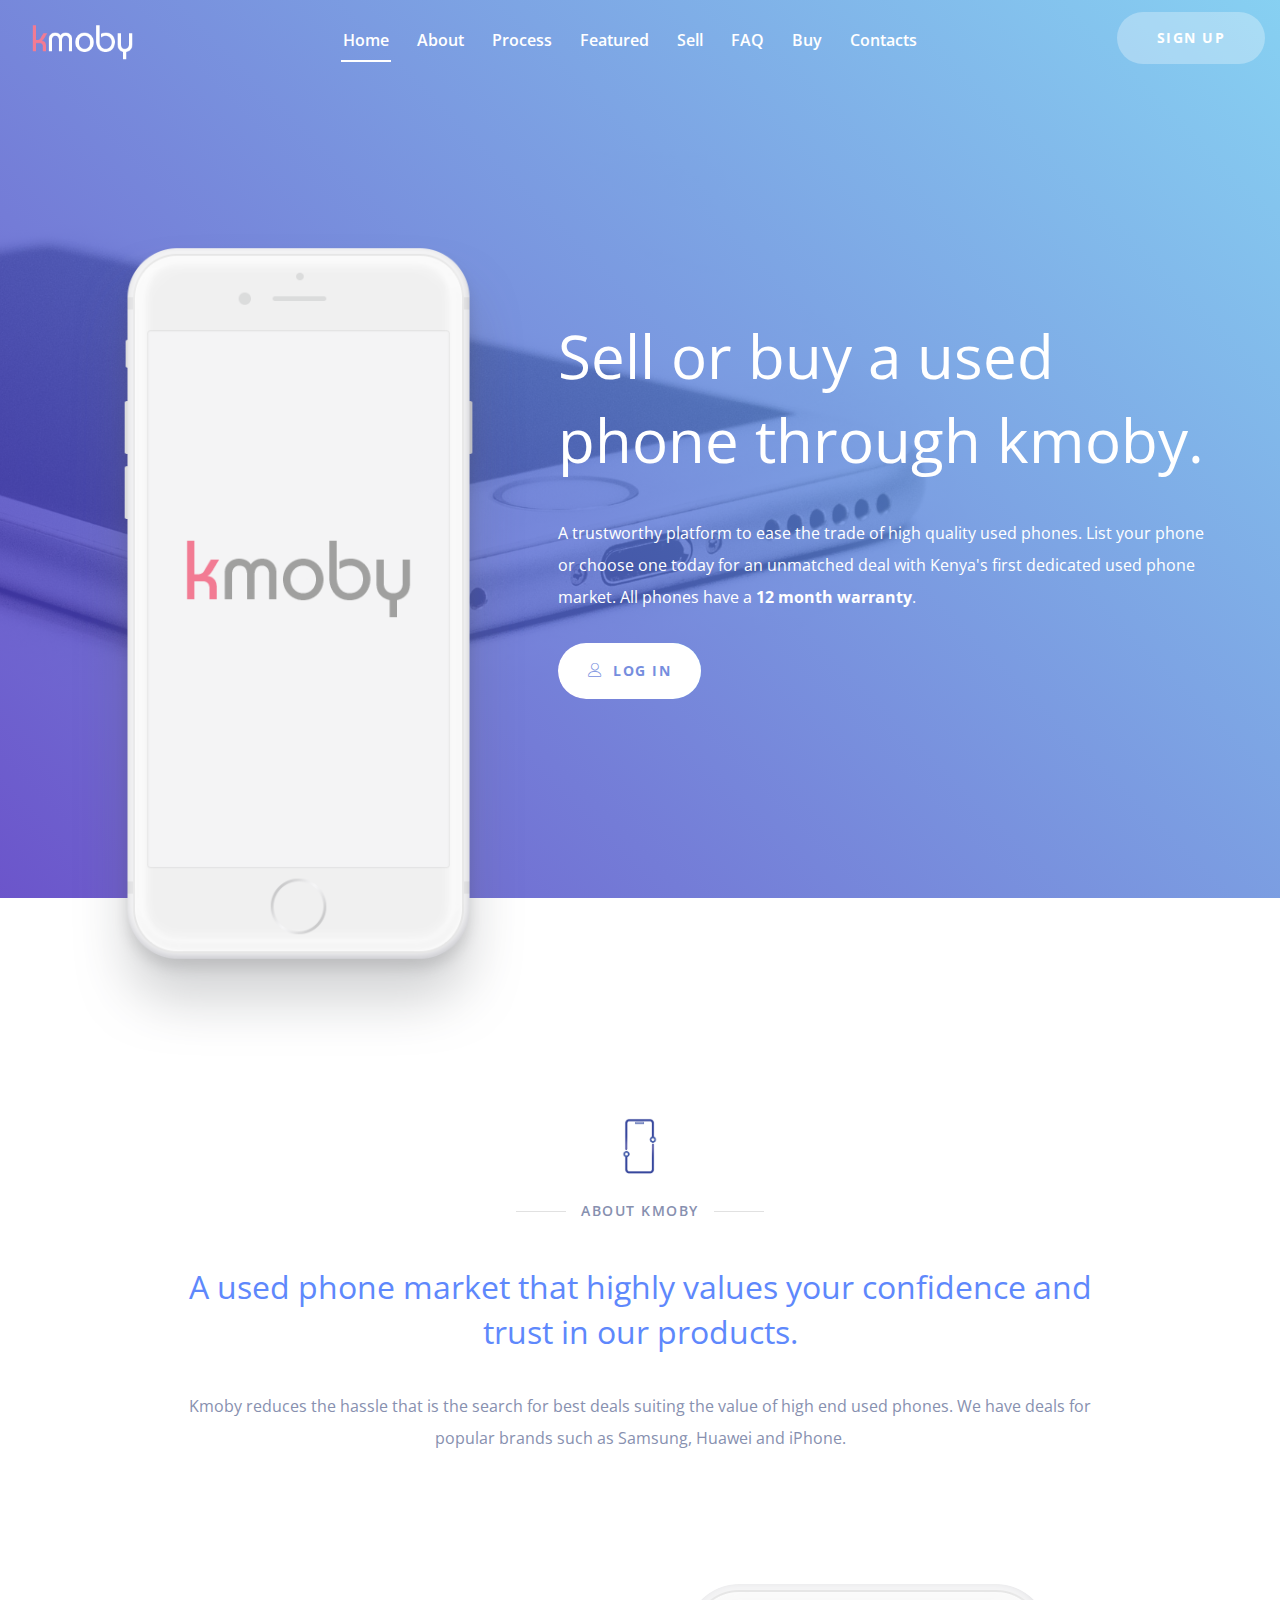
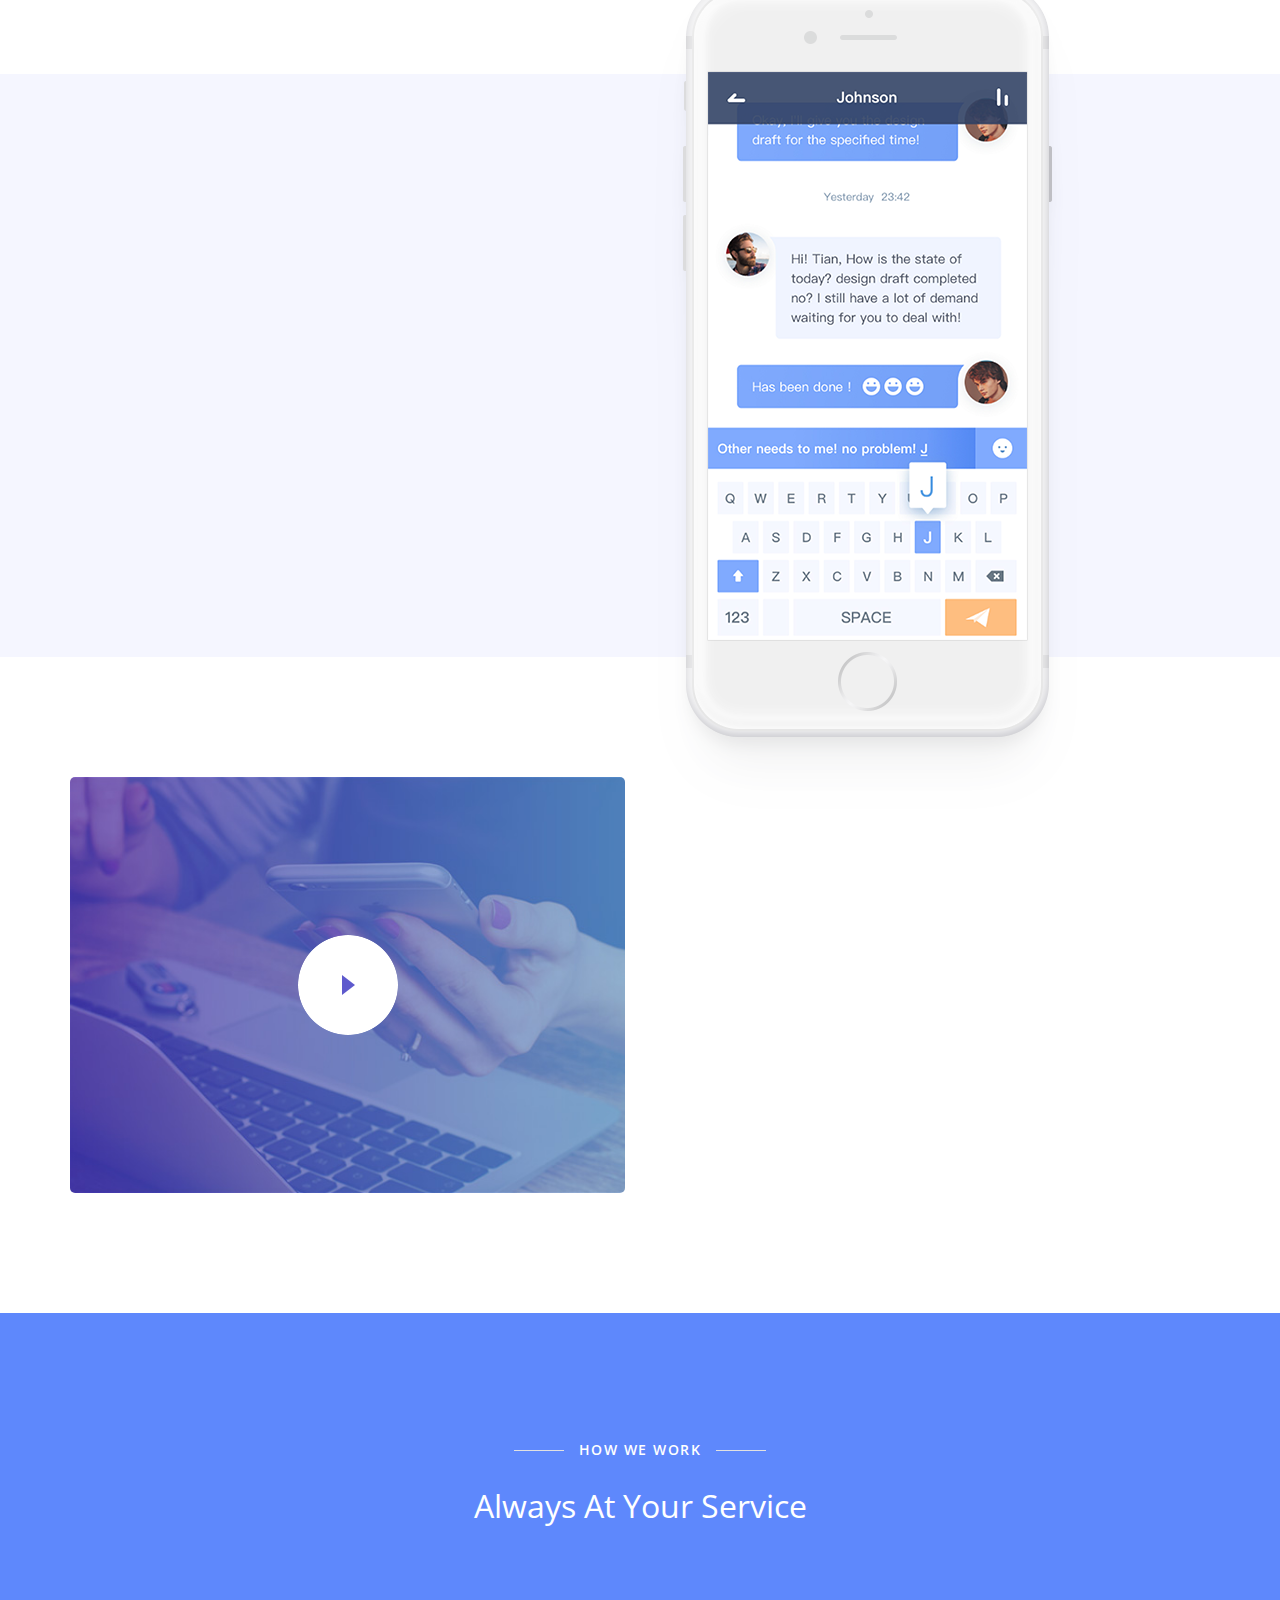
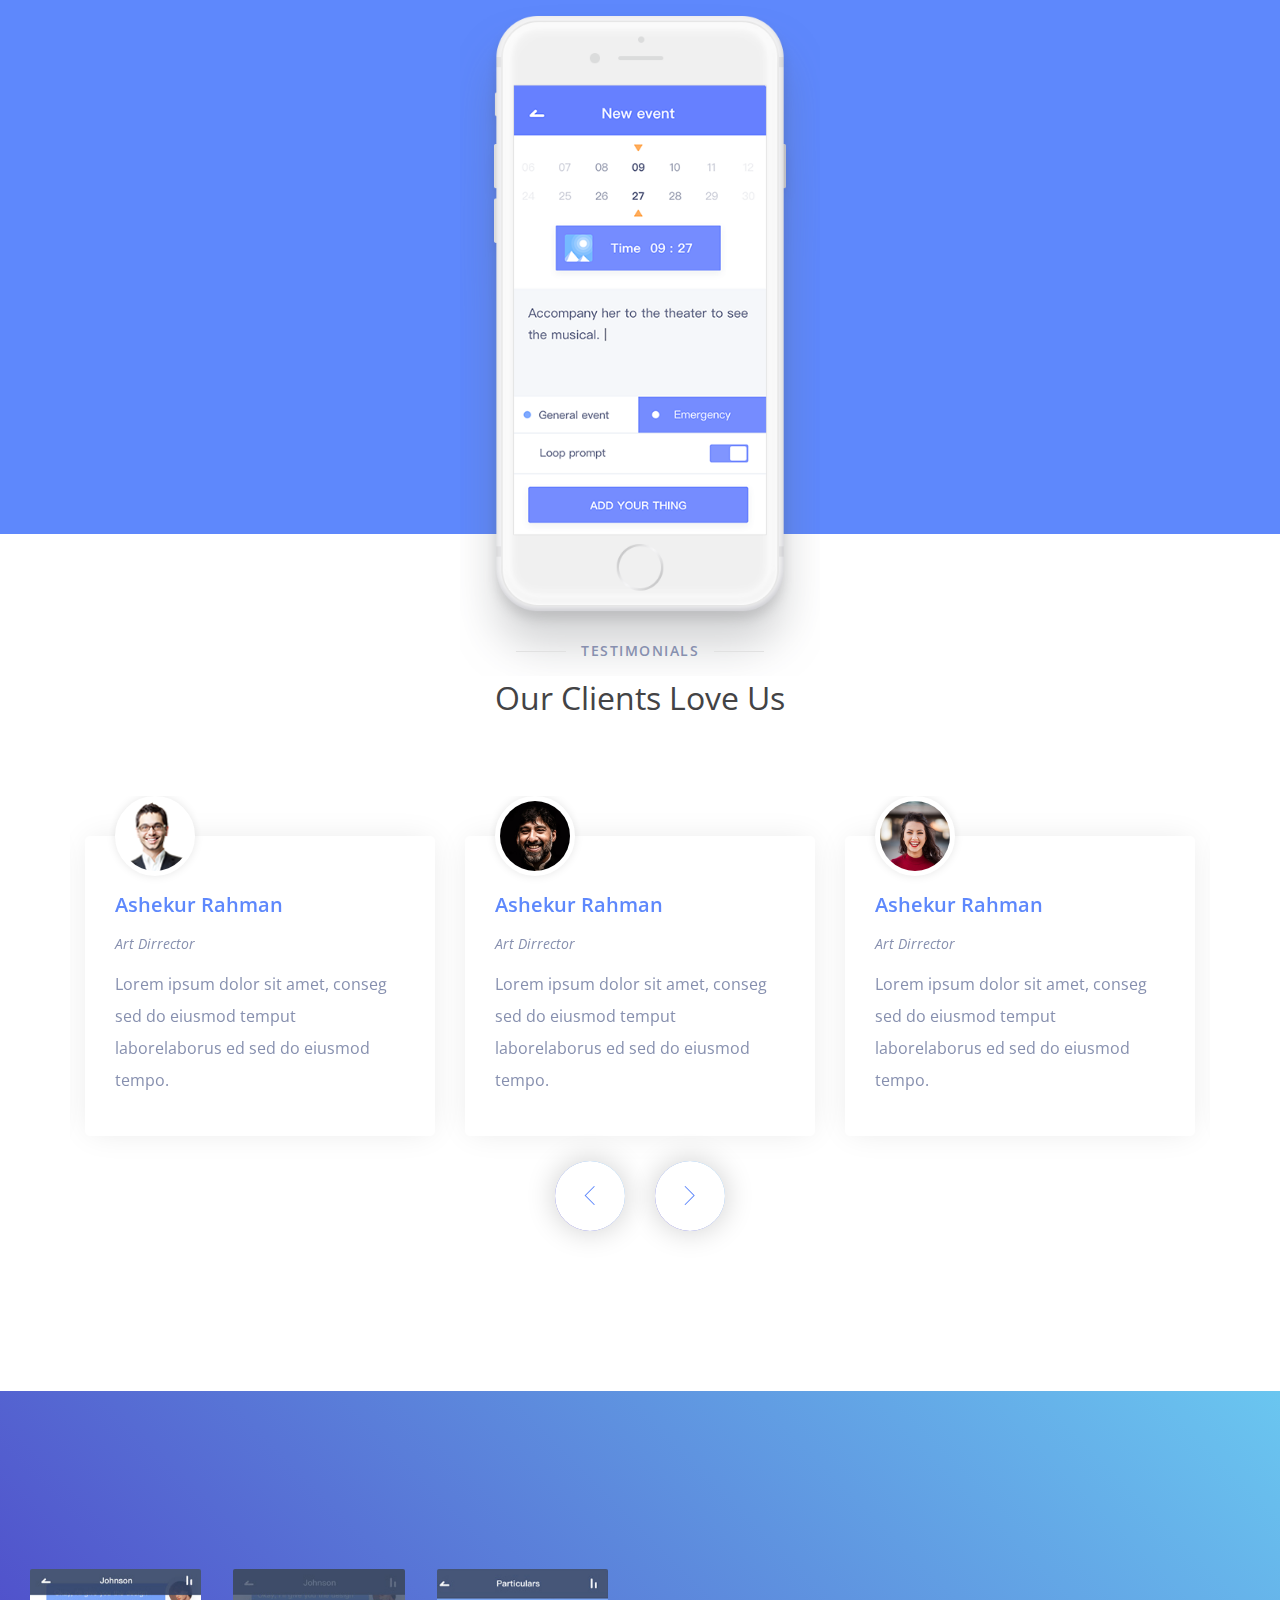
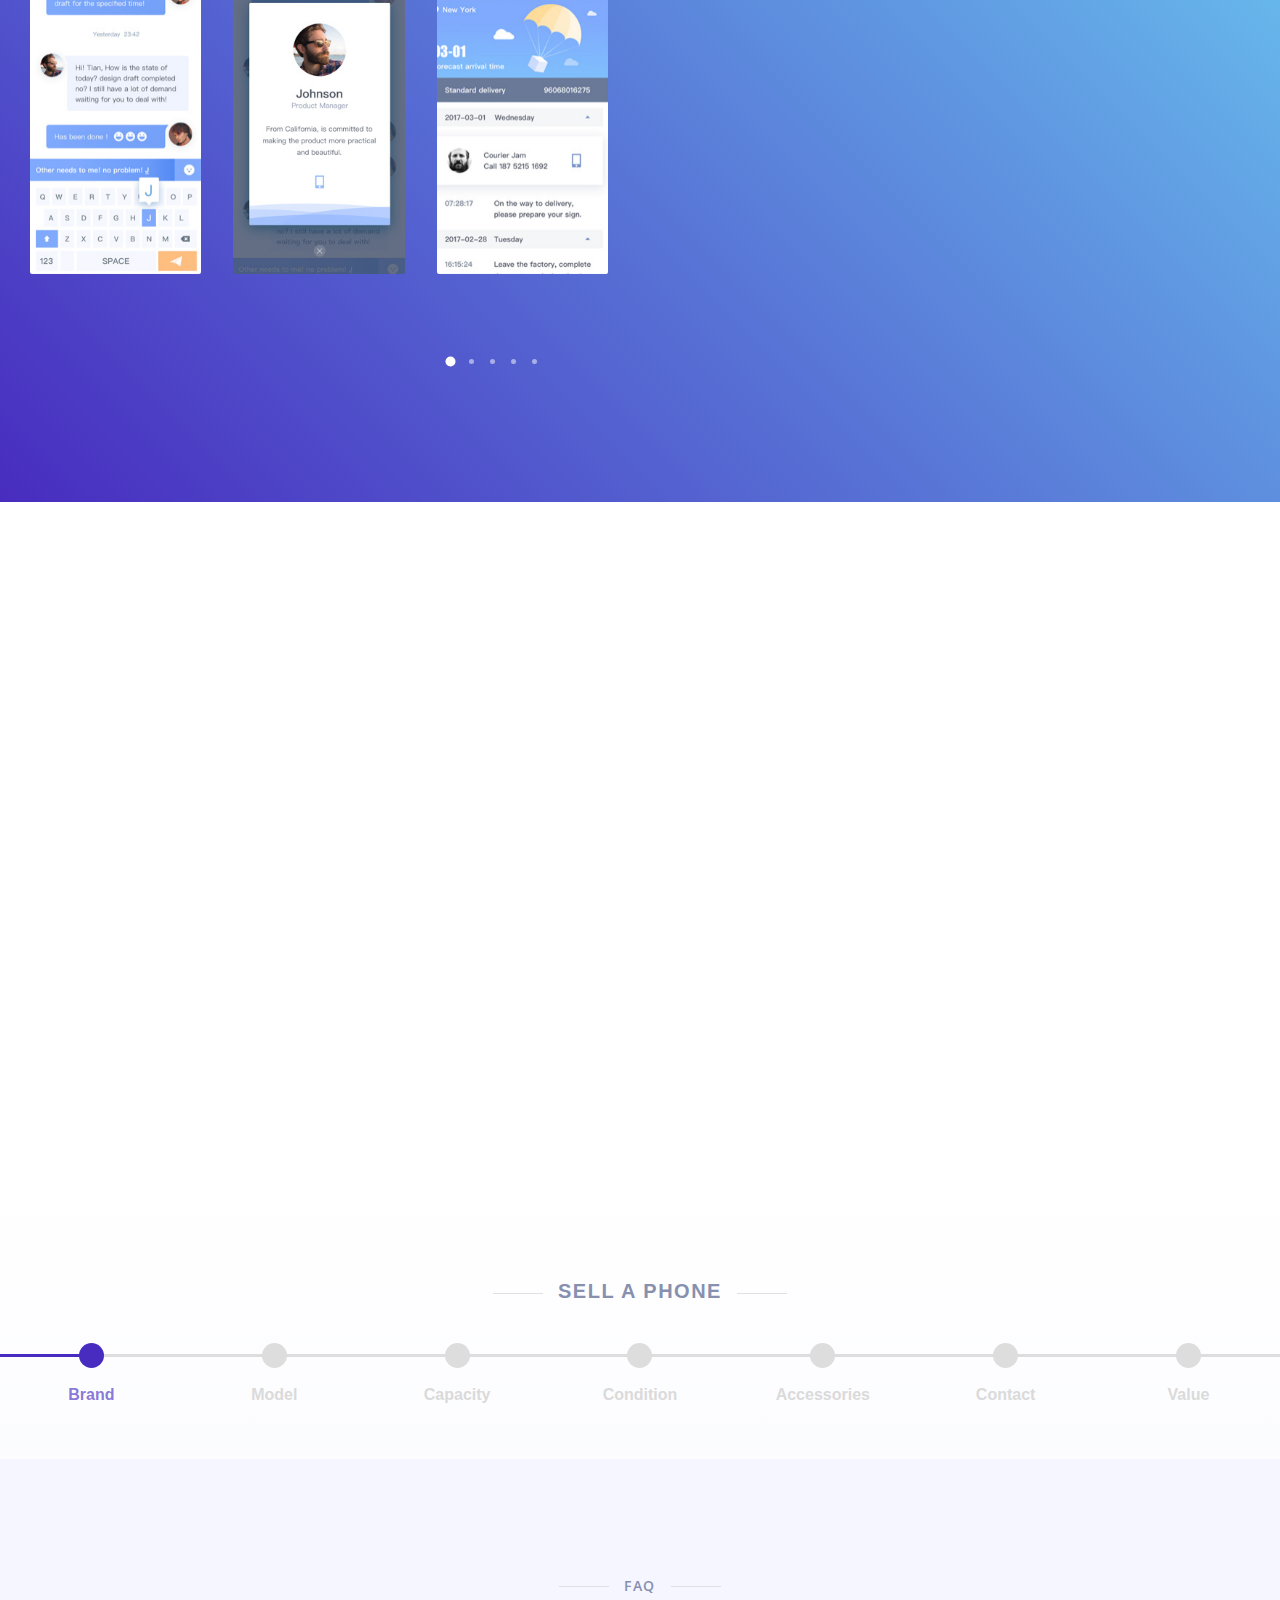
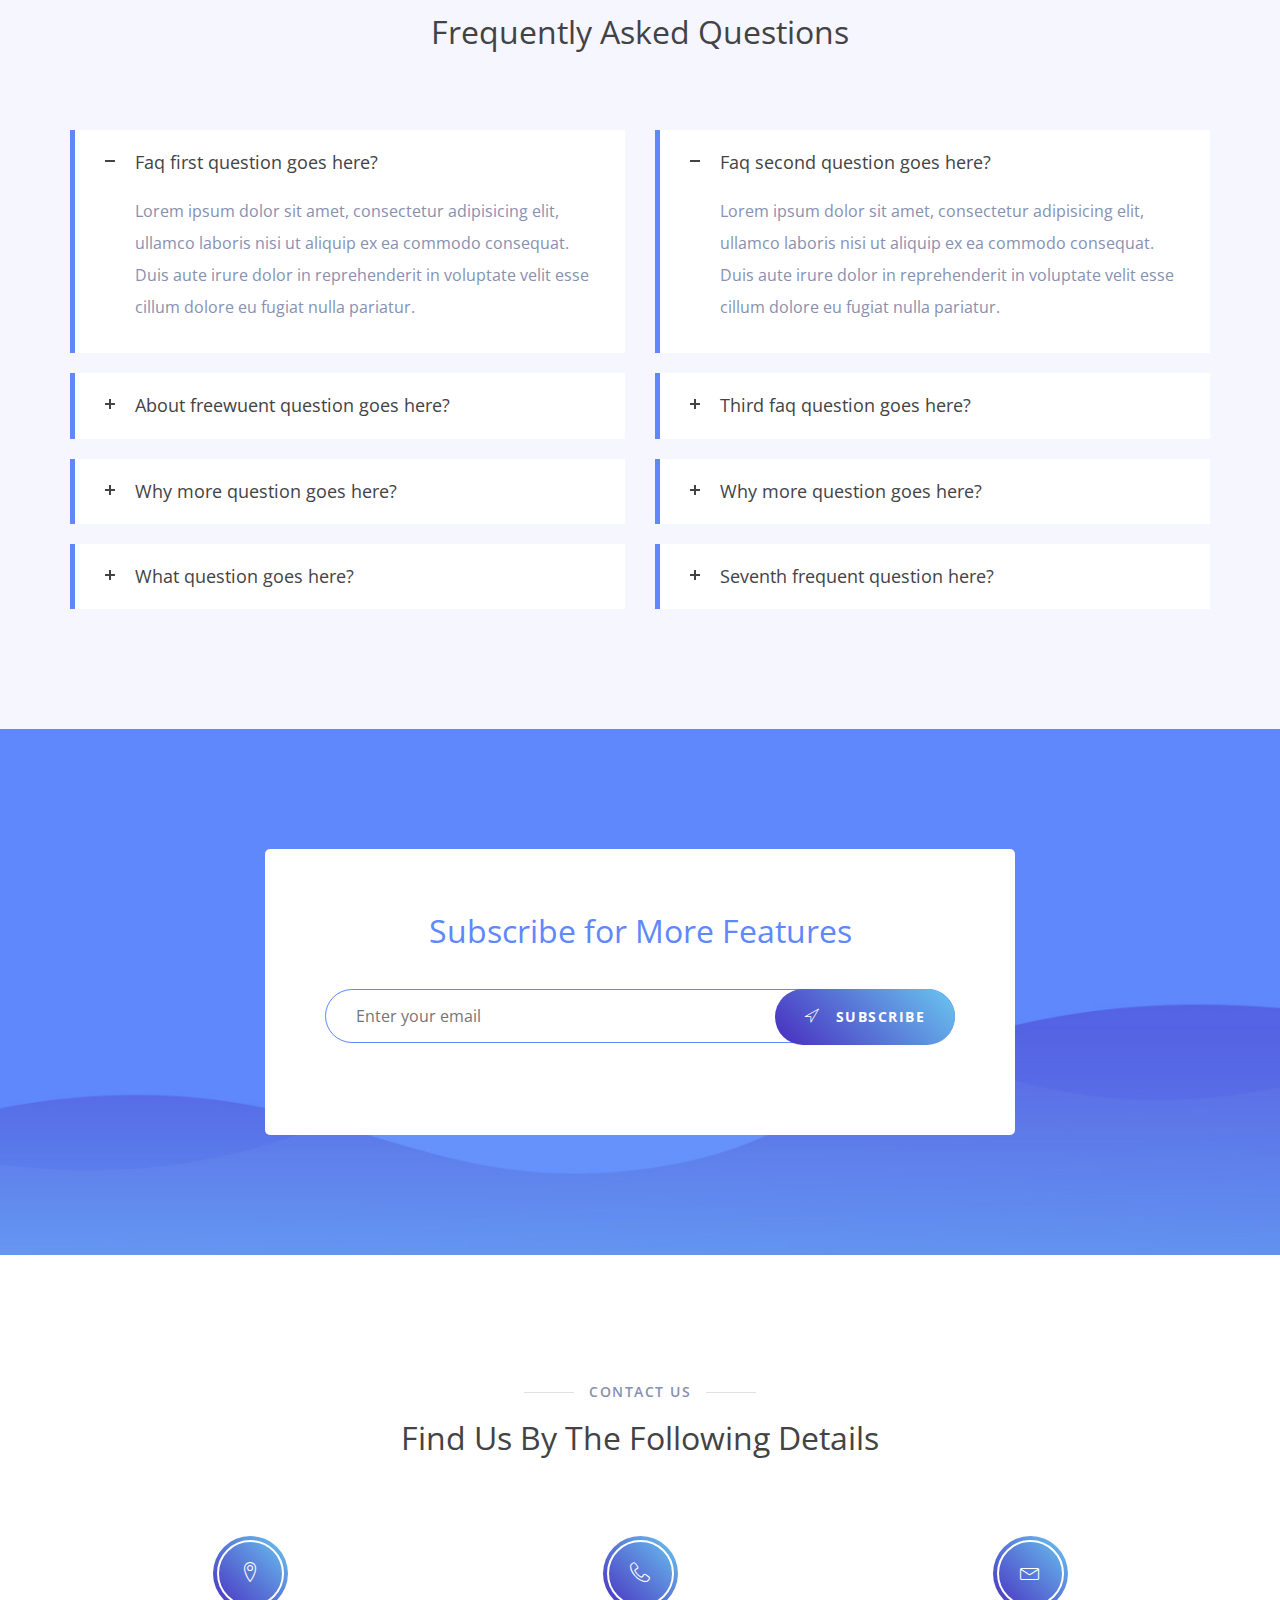
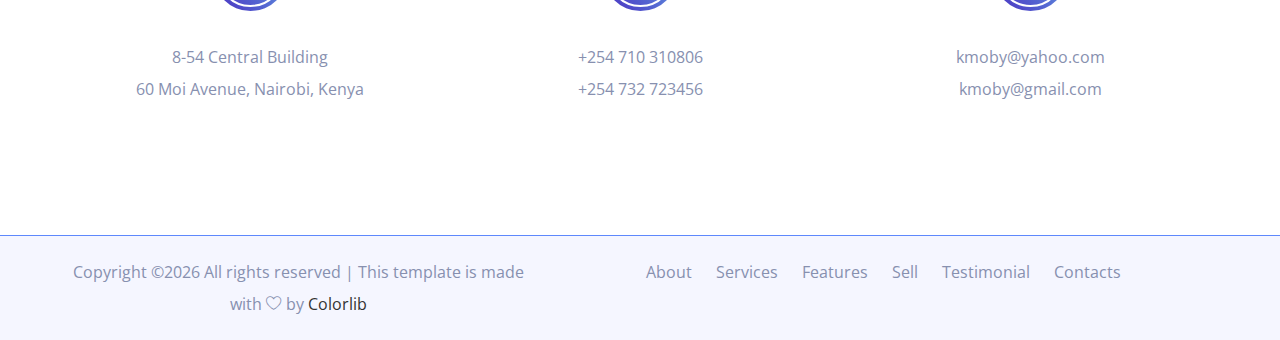
==== index.html @ 9b7bc3f0 "restoring kmoby remote repo" ====
<!doctype html>
<html class="no-js" lang="zxx">

<head>
    <meta http-equiv="Pragma" content="no-cache">
    <meta http-equiv="Expires" content="-1">
    <meta charset="utf-8">
    <meta name="author" content="Sumon Rahman">
    <meta name="description" content="">
    <meta name="keywords" content="HTML,CSS,XML,JavaScript">
    <meta http-equiv="x-ua-compatible" content="ie=edge">
    <meta name="viewport" content="width=device-width, initial-scale=1.0">
    <!-- Title -->
    <title>Buy and Sell Used Phones</title>
    <!-- Place favicon.ico in the root directory -->
    <link rel="apple-touch-icon" href="images/apple-touch-icon.png">
    <link rel="shortcut icon" type="image/ico" href="images/favicon.ico">
    <!-- Plugin-CSS -->
    <link rel="stylesheet" href="css/bootstrap.min.css">
    <link rel="stylesheet" href="css/jquery.fancybox.min.css">
    <link rel="stylesheet" href="css/owl.carousel.min.css">
    <link rel="stylesheet" href="css/linearicons.css">
    <link rel="stylesheet" href="css/magnific-popup.css">
    <link rel="stylesheet" href="css/animate.css">
    <!-- Main-Stylesheets -->
    <link rel="stylesheet" href="css/normalize.css">
    <link rel="stylesheet" href="style.css">
    <link rel="stylesheet" href="css/responsive.css">
    <script src="js/vendor/modernizr-2.8.3.min.js"></script>
    <!--[if lt IE 9]>
        <script src="//oss.maxcdn.com/html5shiv/3.7.2/html5shiv.min.js"></script>
        <script src="//oss.maxcdn.com/respond/1.4.2/respond.min.js"></script>
    <![endif]-->
</head>

<body data-spy="scroll" data-target=".mainmenu-area">
    <!-- Preloader-content -->
    <div class="preloader">
        <span><i class="lnr lnr-sun"></i></span>
    </div>
    <!-- MainMenu-Area -->
    <nav class="mainmenu-area" data-spy="affix" data-offset-top="200">
        <div class="container-fluid">
            <div class="navbar-header">
                <button type="button" class="navbar-toggle" data-toggle="collapse" data-target="#primary_menu">
                    <span class="icon-bar"></span>
                    <span class="icon-bar"></span>
                    <span class="icon-bar"></span>
                </button>
                <a class="navbar-brand" href="#"><img src="images/logo.png" alt="Logo"></a>
            </div>
            <div class="collapse navbar-collapse" id="primary_menu">
                <ul class="nav navbar-nav mainmenu">
                    <li class="active"><a href="#home_page">Home</a></li>
                    <li><a href="#about_page">About</a></li>
                    <li><a href="#features_page">Process</a></li>
                    <li><a href="#gallery_page">Featured</a></li>
                    <li><a href="#sellIFrame">Sell</a></li>
                    <li><a href="#questions_page">FAQ</a></li>
                    <li><a href="blog.html">Buy</a></li>
                    <li><a href="#contact_page">Contacts</a></li>
                </ul>
                <div class="right-button hidden-xs">
                    <a data-fancybox data-type="iframe" data-src="signup/index.html" href="javascript:;">
                        Sign Up
                    </a>
                </div>
            </div>
        </div>
    </nav>
    <!-- MainMenu-Area-End -->
    <!-- Home-Area -->
    <header class="home-area overlay" id="home_page">
        <div class="container">
            <div class="row">
                <div class="col-xs-12 hidden-sm col-md-5">
                    <figure class="mobile-image wow fadeInUp" data-wow-delay="0.2s">
                        <img src="images/header-mobile.png" alt="">
                    </figure>
                </div>
                <div class="col-xs-12 col-md-7">
                    <div class="space-80 hidden-xs"></div>
                    <h1 class="wow fadeInUp" data-wow-delay="0.4s">Sell or buy a used phone through kmoby.</h1>
                    <div class="space-20"></div>
                    <div class="desc wow fadeInUp" data-wow-delay="0.6s">
                        <p>A trustworthy platform to ease the trade of high quality used phones. List your phone or
                            choose one
                            today for an unmatched deal with Kenya's first dedicated used phone market. All phones have
                            a
                            <strong>12 month warranty</strong>.</p>
                    </div>
                    <div class="space-20"></div>
                    <a href="#" class="bttn-white wow fadeInUp" data-wow-delay="0.8s"><i class="lnr lnr-user"></i>Log
                        in</a>
                </div>
            </div>
        </div>
    </header>
    <!-- Home-Area-End -->
    <!-- About-Area -->
    <section class="section-padding" id="about_page">
        <div class="container">
            <div class="row">
                <div class="col-xs-12 col-md-10 col-md-offset-1">
                    <div class="page-title text-center">
                        <img src="images/about-logo.png" alt="About Logo" height="56px" width="56px">
                        <div class="space-20"></div>
                        <h5 class="title">About kmoby</h5>
                        <div class="space-30"></div>
                        <h3 class="blue-color">A used phone market that highly values your confidence and trust in our
                            products.</h3>
                        <div class="space-20"></div>
                        <p>Kmoby reduces the hassle that is the search for best deals suiting the value of high end
                            used phones. We have deals for popular brands such as Samsung, Huawei and iPhone. </p>
                    </div>
                </div>
            </div>
        </div>
    </section>
    <!-- About-Area-End -->
    <!-- Progress-Area -->
    <section class="progress-area gray-bg" id="progress_page">
        <div class="container">
            <div class="row">
                <div class="col-xs-12 col-md-6">
                    <div class="page-title section-padding">
                        <h5 class="title wow fadeInUp" data-wow-delay="0.2s">Our Guide</h5>
                        <div class="space-10"></div>
                        <h3 class="dark-color wow fadeInUp" data-wow-delay="0.4s">Your happiness matters</h3>
                        <div class="space-20"></div>
                        <div class="desc wow fadeInUp" data-wow-delay="0.6s">
                            <p>We want all your indulgence with kmoby to always leave a positive impression. We uphold
                                your confidence in us and always ensure what you see on the site is what you get,
                                nothing less.</p>
                        </div>
                        <div class="space-50"></div>
                        <a href="#" class="bttn-default wow fadeInUp" data-wow-delay="0.8s">Learn More</a>
                    </div>
                </div>
                <div class="col-xs-12 col-md-6">
                    <figure class="mobile-image">
                        <img src="images/progress-phone.png" alt="">
                    </figure>
                </div>
            </div>
        </div>
    </section>
    <!-- Progress-Area-End -->
    <!-- Video-Area -->
    <section class="video-area section-padding">
        <div class="container">
            <div class="row">
                <div class="col-xs-12 col-md-6">
                    <div class="video-photo">
                        <img src="images/video-image.jpg" alt="">
                        <a href="https://www.youtube.com/watch?v=ScrDhTsX0EQ" class="popup video-button">
                            <img src="images/play-button.png" alt="">
                        </a>
                    </div>
                </div>
                <div class="col-xs-12 col-md-5 col-md-offset-1">
                    <div class="space-60 hidden visible-xs"></div>
                    <div class="page-title">
                        <h5 class="title wow fadeInUp" data-wow-delay="0.2s">VIDEO</h5>
                        <div class="space-10"></div>
                        <h3 class="dark-color wow fadeInUp" data-wow-delay="0.4s">Grat Application Ever</h3>
                        <div class="space-20"></div>
                        <div class="desc wow fadeInUp" data-wow-delay="0.6s">
                            <p>Lorem ipsum dolor sit amet, consectetur adipiing elit, sed do eiusmod tempor incididunt
                                ut labore et laborused sed do eiusmod tempor incididunt ut labore et laborused.</p>
                        </div>
                        <div class="space-50"></div>
                        <a href="#" class="bttn-default wow fadeInUp" data-wow-delay="0.8s">Learn More</a>
                    </div>
                </div>
            </div>
        </div>
    </section>
    <!-- Video-Area-End -->
    <!-- Feature-Area -->
    <section class="feature-area section-padding-top" id="features_page">
        <div class="container">
            <div class="row">
                <div class="col-xs-12 col-sm-8 col-sm-offset-2">
                    <div class="page-title text-center">
                        <h5 class="title">How we work</h5>
                        <div class="space-10"></div>
                        <h3>Always At Your Service</h3>
                        <div class="space-60"></div>
                    </div>
                </div>
            </div>
            <div class="row">
                <div class="col-xs-12 col-sm-6 col-md-4">
                    <div class="service-box wow fadeInUp" data-wow-delay="0.2s">
                        <div class="box-icon">
                            <i class="lnr lnr-rocket"></i>
                        </div>
                        <h4>Fast &amp; Powerful</h4>
                        <p>Lorem ipsum dolor sit amet, consectetur adipisicing elit.</p>
                    </div>
                    <div class="space-60"></div>
                    <div class="service-box wow fadeInUp" data-wow-delay="0.4s">
                        <div class="box-icon">
                            <i class="lnr lnr-paperclip"></i>
                        </div>
                        <h4>Easily Editable</h4>
                        <p>Lorem ipsum dolor sit amet, consectetur adipisicing elit.</p>
                    </div>
                    <div class="space-60"></div>
                    <div class="service-box wow fadeInUp" data-wow-delay="0.6s">
                        <div class="box-icon">
                            <i class="lnr lnr-cloud-download"></i>
                        </div>
                        <h4>Cloud Storage</h4>
                        <p>Lorem ipsum dolor sit amet, consectetur adipisicing elit.</p>
                    </div>
                    <div class="space-60"></div>
                </div>
                <div class="hidden-xs hidden-sm col-md-4">
                    <figure class="mobile-image">
                        <img src="images/feature-image.png" alt="Feature Photo">
                    </figure>
                </div>
                <div class="col-xs-12 col-sm-6 col-md-4">
                    <div class="service-box wow fadeInUp" data-wow-delay="0.2s">
                        <div class="box-icon">
                            <i class="lnr lnr-clock"></i>
                        </div>
                        <h4>Easy Notifications</h4>
                        <p>Lorem ipsum dolor sit amet, consectetur adipisicing elit.</p>
                    </div>
                    <div class="space-60"></div>
                    <div class="service-box wow fadeInUp" data-wow-delay="0.4s">
                        <div class="box-icon">
                            <i class="lnr lnr-laptop-phone"></i>
                        </div>
                        <h4>Fully Responsive</h4>
                        <p>Lorem ipsum dolor sit amet, consectetur adipisicing elit.</p>
                    </div>
                    <div class="space-60"></div>
                    <div class="service-box wow fadeInUp" data-wow-delay="0.6s">
                        <div class="box-icon">
                            <i class="lnr lnr-cog"></i>
                        </div>
                        <h4>Editable Layout</h4>
                        <p>Lorem ipsum dolor sit amet, consectetur adipisicing elit.</p>
                    </div>
                    <div class="space-60"></div>
                </div>
            </div>
        </div>
    </section>
    <!-- Feature-Area-End -->
    <!-- Testimonial-Area -->
    <section class="testimonial-area" id="testimonial_page">
        <div class="container">
            <div class="row">
                <div class="col-xs-12">
                    <div class="page-title text-center">
                        <h5 class="title">Testimonials</h5>
                        <h3 class="dark-color">Our Clients Love Us</h3>
                        <div class="space-60"></div>
                    </div>
                </div>
            </div>
            <div class="row">
                <div class="col-xs-12">
                    <div class="team-slide">
                        <div class="team-box">
                            <div class="team-image">
                                <img src="images/team-1.png" alt="">
                            </div>
                            <h4>Ashekur Rahman</h4>
                            <h6 class="position">Art Dirrector</h6>
                            <p>Lorem ipsum dolor sit amet, conseg sed do eiusmod temput laborelaborus ed sed do eiusmod
                                tempo.</p>
                        </div>
                        <div class="team-box">
                            <div class="team-image">
                                <img src="images/team-2.jpg" alt="">
                            </div>
                            <h4>Ashekur Rahman</h4>
                            <h6 class="position">Art Dirrector</h6>
                            <p>Lorem ipsum dolor sit amet, conseg sed do eiusmod temput laborelaborus ed sed do eiusmod
                                tempo.</p>
                        </div>
                        <div class="team-box">
                            <div class="team-image">
                                <img src="images/team-3.jpg" alt="">
                            </div>
                            <h4>Ashekur Rahman</h4>
                            <h6 class="position">Art Dirrector</h6>
                            <p>Lorem ipsum dolor sit amet, conseg sed do eiusmod temput laborelaborus ed sed do eiusmod
                                tempo.</p>
                        </div>
                        <div class="team-box">
                            <div class="team-image">
                                <img src="images/team-1.png" alt="">
                            </div>
                            <h4>Ashekur Rahman</h4>
                            <h6 class="position">Art Dirrector</h6>
                            <p>Lorem ipsum dolor sit amet, conseg sed do eiusmod temput laborelaborus ed sed do eiusmod
                                tempo.</p>
                        </div>
                        <div class="team-box">
                            <div class="team-image">
                                <img src="images/team-2.jpg" alt="">
                            </div>
                            <h4>Ashekur Rahman</h4>
                            <h6 class="position">Art Dirrector</h6>
                            <p>Lorem ipsum dolor sit amet, conseg sed do eiusmod temput laborelaborus ed sed do eiusmod
                                tempo.</p>
                        </div>
                        <div class="team-box">
                            <div class="team-image">
                                <img src="images/team-3.jpg" alt="">
                            </div>
                            <h4>Ashekur Rahman</h4>
                            <h6 class="position">Art Dirrector</h6>
                            <p>Lorem ipsum dolor sit amet, conseg sed do eiusmod temput laborelaborus ed sed do eiusmod
                                tempo.</p>
                        </div>
                    </div>
                </div>
            </div>
        </div>
    </section>
    <!-- Testimonial-Area-End -->
    <!-- Featured-Area -->
    <section class="gallery-area section-padding" id="gallery_page">
        <div class="container-fluid">
            <div class="row">
                <div class="col-xs-12 col-sm-6 gallery-slider">
                    <div class="gallery-slide">
                        <div class="item"><img src="images/gallery-1.jpg" alt=""></div>
                        <div class="item"><img src="images/gallery-2.jpg" alt=""></div>
                        <div class="item"><img src="images/gallery-3.jpg" alt=""></div>
                        <div class="item"><img src="images/gallery-4.jpg" alt=""></div>
                        <div class="item"><img src="images/gallery-1.jpg" alt=""></div>
                        <div class="item"><img src="images/gallery-2.jpg" alt=""></div>
                        <div class="item"><img src="images/gallery-3.jpg" alt=""></div>
                        <div class="item"><img src="images/gallery-1.jpg" alt=""></div>
                        <div class="item"><img src="images/gallery-2.jpg" alt=""></div>
                        <div class="item"><img src="images/gallery-3.jpg" alt=""></div>
                        <div class="item"><img src="images/gallery-4.jpg" alt=""></div>
                        <div class="item"><img src="images/gallery-1.jpg" alt=""></div>
                        <div class="item"><img src="images/gallery-2.jpg" alt=""></div>
                        <div class="item"><img src="images/gallery-3.jpg" alt=""></div>
                    </div>
                </div>
                <div class="col-xs-12 col-sm-5 col-lg-3">
                    <div class="page-title">
                        <h5 class="white-color title wow fadeInUp" data-wow-delay="0.2s">Featured devices</h5>
                        <div class="space-10"></div>
                        <h3 class="white-color wow fadeInUp" data-wow-delay="0.4s">Cool Offers</h3>
                    </div>
                    <div class="space-20"></div>
                    <div class="desc wow fadeInUp" data-wow-delay="0.6s">
                        <p>Lorem ipsum dolor sit amet, consectetur adipiing elit, sed do eiusmod tempor incididunt ut
                            labore et laborused sed do eiusmod tempor incididunt ut labore et laborused.</p>
                    </div>
                    <div class="space-50"></div>
                    <a href="#" class="bttn-default wow fadeInUp" data-wow-delay="0.8s">Learn More</a>
                </div>
            </div>
        </div>
    </section>
    <!-- Featured-Area-End -->
    <!-- How-To-Use -->
    <section class="section-padding">
        <div class="container">
            <div class="row">
                <div class="col-xs-12 col-sm-6">
                    <div class="page-title">
                        <h5 class="title wow fadeInUp" data-wow-delay="0.2s">Our features</h5>
                        <div class="space-10"></div>
                        <h3 class="dark-color wow fadeInUp" data-wow-delay="0.4s">Aour Approach of Design is Prety
                            Simple and Clear</h3>
                    </div>
                    <div class="space-20"></div>
                    <div class="desc wow fadeInUp" data-wow-delay="0.6s">
                        <p>Lorem ipsum dolor sit amet, consectetur adipiing elit, sed do eiusmod tempor incididunt ut
                            labore et laborused sed do eiusmod tempor incididunt ut labore et laborused.</p>
                    </div>
                    <div class="space-50"></div>
                    <a href="#" class="bttn-default wow fadeInUp" data-wow-delay="0.8s">Learn More</a>
                </div>
                <div class="col-xs-12 col-sm-6 col-md-5 col-md-offset-1">
                    <div class="space-60 hidden visible-xs"></div>
                    <div class="service-box wow fadeInUp" data-wow-delay="0.2s">
                        <div class="box-icon">
                            <i class="lnr lnr-clock"></i>
                        </div>
                        <h4>Easy Notifications</h4>
                        <p>Lorem ipsum dolor sit amet, consectetur adipisicing elit, sed do eiusmod tempor.</p>
                    </div>
                    <div class="space-50"></div>
                    <div class="service-box wow fadeInUp" data-wow-delay="0.2s">
                        <div class="box-icon">
                            <i class="lnr lnr-laptop-phone"></i>
                        </div>
                        <h4>Fully Responsive</h4>
                        <p>Lorem ipsum dolor sit amet, consectetur adipisicing elit, sed do eiusmod tempor.</p>
                    </div>
                    <div class="space-50"></div>
                    <div class="service-box wow fadeInUp" data-wow-delay="0.2s">
                        <div class="box-icon">
                            <i class="lnr lnr-cog"></i>
                        </div>
                        <h4>Editable Layout</h4>
                        <p>Lorem ipsum dolor sit amet, consectetur adipisicing elit, sed do eiusmod tempor.</p>
                    </div>
                </div>
            </div>
        </div>
    </section>
    <!-- How-To-Use-End -->
    <!-- Seller-Area -->
    <iframe id="sellIFrame" src="sell/sell.html" onload="iframeLoaded()"></iframe>
    <!-- Seller-Area-End -->
    <!--Questions-Area -->
    <section id="questions_page" class="questions-area section-padding">
        <div class="container">
            <div class="row">
                <div class="col-xs-12">
                    <div class="page-title text-center">
                        <h5 class="title">FAQ</h5>
                        <h3 class="dark-color">Frequently Asked Questions</h3>
                        <div class="space-60"></div>
                    </div>
                </div>
            </div>
            <div class="row">
                <div class="col-xs-12 col-sm-6">
                    <div class="toggole-boxs">
                        <h3>Faq first question goes here? </h3>
                        <div>
                            <p>Lorem ipsum dolor sit amet, consectetur adipisicing elit, ullamco laboris nisi ut
                                aliquip ex ea commodo consequat. Duis aute irure dolor in reprehenderit in voluptate
                                velit esse cillum dolore eu fugiat nulla pariatur.</p>
                        </div>
                        <h3>About freewuent question goes here? </h3>
                        <div>
                            <p>Lorem ipsum dolor sit amet, consectetur adipisicing elit, ullamco laboris nisi ut
                                aliquip ex ea commodo consequat. Duis aute irure dolor in reprehenderit in voluptate
                                velit esse cillum dolore eu fugiat nulla pariatur.</p>
                        </div>
                        <h3>Why more question goes here? </h3>
                        <div>
                            <p>Lorem ipsum dolor sit amet, consectetur adipisicing elit, ullamco laboris nisi ut
                                aliquip ex ea commodo consequat. Duis aute irure dolor in reprehenderit in voluptate
                                velit esse cillum dolore eu fugiat nulla pariatur.</p>
                        </div>
                        <h3>What question goes here? </h3>
                        <div>
                            <p>Lorem ipsum dolor sit amet, consectetur adipisicing elit, ullamco laboris nisi ut
                                aliquip ex ea commodo consequat. Duis aute irure dolor in reprehenderit in voluptate
                                velit esse cillum dolore eu fugiat nulla pariatur.</p>
                        </div>
                    </div>
                </div>
                <div class="col-xs-12 col-sm-6">
                    <div class="space-20 hidden visible-xs"></div>
                    <div class="toggole-boxs">
                        <h3>Faq second question goes here? </h3>
                        <div>
                            <p>Lorem ipsum dolor sit amet, consectetur adipisicing elit, ullamco laboris nisi ut
                                aliquip ex ea commodo consequat. Duis aute irure dolor in reprehenderit in voluptate
                                velit esse cillum dolore eu fugiat nulla pariatur.</p>
                        </div>
                        <h3>Third faq question goes here? </h3>
                        <div>
                            <p>Lorem ipsum dolor sit amet, consectetur adipisicing elit, ullamco laboris nisi ut
                                aliquip ex ea commodo consequat. Duis aute irure dolor in reprehenderit in voluptate
                                velit esse cillum dolore eu fugiat nulla pariatur.</p>
                        </div>
                        <h3>Why more question goes here? </h3>
                        <div>
                            <p>Lorem ipsum dolor sit amet, consectetur adipisicing elit, ullamco laboris nisi ut
                                aliquip ex ea commodo consequat. Duis aute irure dolor in reprehenderit in voluptate
                                velit esse cillum dolore eu fugiat nulla pariatur.</p>
                        </div>
                        <h3>Seventh frequent question here? </h3>
                        <div>
                            <p>Lorem ipsum dolor sit amet, consectetur adipisicing elit, ullamco laboris nisi ut
                                aliquip ex ea commodo consequat. Duis aute irure dolor in reprehenderit in voluptate
                                velit esse cillum dolore eu fugiat nulla pariatur.</p>
                        </div>
                    </div>
                </div>
            </div>
        </div>
    </section>
    <!--Questions-Area-End -->
    <!-- Subscribe-Form -->
    <div class="subscribe-area section-padding">
        <div class="container">
            <div class="row">
                <div class="col-xs-12 col-sm-8 col-sm-offset-2">
                    <div class="subscribe-form text-center">
                        <h3 class="blue-color">Subscribe for More Features</h3>
                        <div class="space-20"></div>
                        <form id="mc-form">
                            <input type="email" class="control" placeholder="Enter your email" required="required" id="mc-email">
                            <button class="bttn-white active" type="submit"><span class="lnr lnr-location"></span>
                                Subscribe</button>
                            <label class="mt10" for="mc-email"></label>
                        </form>
                    </div>
                </div>
            </div>
        </div>
    </div>
    <!-- Subscribe-Form-Area -->
    <!-- Footer-Area -->
    <footer class="footer-area" id="contact_page">
        <div class="section-padding">
            <div class="container">
                <div class="row">
                    <div class="col-xs-12">
                        <div class="page-title text-center">
                            <h5 class="title">Contact US</h5>
                            <h3 class="dark-color">Find Us By The Following Details</h3>
                            <div class="space-60"></div>
                        </div>
                    </div>
                </div>
                <div class="row">
                    <div class="col-xs-12 col-sm-4">
                        <div class="footer-box">
                            <div class="box-icon">
                                <span class="lnr lnr-map-marker"></span>
                            </div>
                            <p>8-54 Central Building <br /> 60 Moi Avenue, Nairobi, Kenya</p>
                        </div>
                        <div class="space-30 hidden visible-xs"></div>
                    </div>
                    <div class="col-xs-12 col-sm-4">
                        <div class="footer-box">
                            <div class="box-icon">
                                <span class="lnr lnr-phone-handset"></span>
                            </div>
                            <p>+254 710 310806 <br /> +254 732 723456</p>
                        </div>
                        <div class="space-30 hidden visible-xs"></div>
                    </div>
                    <div class="col-xs-12 col-sm-4">
                        <div class="footer-box">
                            <div class="box-icon">
                                <span class="lnr lnr-envelope"></span>
                            </div>
                            <p>kmoby@yahoo.com <br /> kmoby@gmail.com
                            </p>
                        </div>
                    </div>
                </div>
            </div>
        </div>
        <!-- Footer-Bootom -->
        <div class="footer-bottom">
            <div class="container">
                <div class="row">
                    <div class="col-xs-12 col-md-5">
                        <!-- Link back to Colorlib can't be removed. Template is licensed under CC BY 3.0. -->
                        <span>Copyright &copy;<script>
                                document.write(new Date().getFullYear());
                            </script> All rights reserved | This template is made with <i class="lnr lnr-heart"
                                aria-hidden="true"></i> by <a href="https://colorlib.com" target="_blank">Colorlib</a></span>
                        <!-- Link back to Colorlib can't be removed. Template is licensed under CC BY 3.0. -->
                        <div class="space-30 hidden visible-xs"></div>
                    </div>
                    <div class="col-xs-12 col-md-7">
                        <div class="footer-menu">
                            <ul>
                                <li><a href="#">About</a></li>
                                <li><a href="#">Services</a></li>
                                <li><a href="#">Features</a></li>
                                <li><a href="#">Sell</a></li>
                                <li><a href="#">Testimonial</a></li>
                                <li><a href="#">Contacts</a></li>
                            </ul>
                        </div>
                    </div>
                </div>
            </div>
        </div>
        <!-- Footer-Bootom-End -->
    </footer>
    <!-- Footer-Area-End -->
    <!--Vendor-JS-->
    <script src="js/vendor/jquery-1.12.4.min.js"></script>
    <script src="js/vendor/jquery-ui.js"></script>
    <script src="js/vendor/bootstrap.min.js"></script>
    <script src="js/jquery.fancybox.min.js"></script>
    <!--Plugin-JS-->
    <script src="js/owl.carousel.min.js"></script>
    <script src="js/contact-form.js"></script>
    <script src="js/ajaxchimp.js"></script>
    <script src="js/scrollUp.min.js"></script>
    <script src="js/magnific-popup.min.js"></script>
    <script src="js/wow.min.js"></script>
    <!--Main-active-JS-->
    <script src="js/main.js"></script>
</body>

<head>
    <meta http-equiv="Pragma" content="no-cache">
    <meta http-equiv="Expires" content="-1">
</head>

</html>
---- css/linearicons.css ----
@font-face {
	font-family: 'Linearicons-Free';
	src:url('../fonts/Linearicons-Free.eot?w118d');
	src:url('../fonts/Linearicons-Free.eot?#iefixw118d') format('embedded-opentype'),
		url('../fonts/Linearicons-Free.woff2?w118d') format('woff2'),
		url('../fonts/Linearicons-Free.woff?w118d') format('woff'),
		url('../fonts/Linearicons-Free.ttf?w118d') format('truetype'),
		url('../fonts/Linearicons-Free.svg?w118d#Linearicons-Free') format('svg');
	font-weight: normal;
	font-style: normal;
}

.lnr {
	font-family: 'Linearicons-Free';
	speak: none;
	font-style: normal;
	font-weight: normal;
	font-variant: normal;
	text-transform: none;
	line-height: 1;

	/* Better Font Rendering =========== */
	-webkit-font-smoothing: antialiased;
	-moz-osx-font-smoothing: grayscale;
}

.lnr-home:before {
	content: "\e800";
}
.lnr-apartment:before {
	content: "\e801";
}
.lnr-pencil:before {
	content: "\e802";
}
.lnr-magic-wand:before {
	content: "\e803";
}
.lnr-drop:before {
	content: "\e804";
}
.lnr-lighter:before {
	content: "\e805";
}
.lnr-poop:before {
	content: "\e806";
}
.lnr-sun:before {
	content: "\e807";
}
.lnr-moon:before {
	content: "\e808";
}
.lnr-cloud:before {
	content: "\e809";
}
.lnr-cloud-upload:before {
	content: "\e80a";
}
.lnr-cloud-download:before {
	content: "\e80b";
}
.lnr-cloud-sync:before {
	content: "\e80c";
}
.lnr-cloud-check:before {
	content: "\e80d";
}
.lnr-database:before {
	content: "\e80e";
}
.lnr-lock:before {
	content: "\e80f";
}
.lnr-cog:before {
	content: "\e810";
}
.lnr-trash:before {
	content: "\e811";
}
.lnr-dice:before {
	content: "\e812";
}
.lnr-heart:before {
	content: "\e813";
}
.lnr-star:before {
	content: "\e814";
}
.lnr-star-half:before {
	content: "\e815";
}
.lnr-star-empty:before {
	content: "\e816";
}
.lnr-flag:before {
	content: "\e817";
}
.lnr-envelope:before {
	content: "\e818";
}
.lnr-paperclip:before {
	content: "\e819";
}
.lnr-inbox:before {
	content: "\e81a";
}
.lnr-eye:before {
	content: "\e81b";
}
.lnr-printer:before {
	content: "\e81c";
}
.lnr-file-empty:before {
	content: "\e81d";
}
.lnr-file-add:before {
	content: "\e81e";
}
.lnr-enter:before {
	content: "\e81f";
}
.lnr-exit:before {
	content: "\e820";
}
.lnr-graduation-hat:before {
	content: "\e821";
}
.lnr-license:before {
	content: "\e822";
}
.lnr-music-note:before {
	content: "\e823";
}
.lnr-film-play:before {
	content: "\e824";
}
.lnr-camera-video:before {
	content: "\e825";
}
.lnr-camera:before {
	content: "\e826";
}
.lnr-picture:before {
	content: "\e827";
}
.lnr-book:before {
	content: "\e828";
}
.lnr-bookmark:before {
	content: "\e829";
}
.lnr-user:before {
	content: "\e82a";
}
.lnr-users:before {
	content: "\e82b";
}
.lnr-shirt:before {
	content: "\e82c";
}
.lnr-store:before {
	content: "\e82d";
}
.lnr-cart:before {
	content: "\e82e";
}
.lnr-tag:before {
	content: "\e82f";
}
.lnr-phone-handset:before {
	content: "\e830";
}
.lnr-phone:before {
	content: "\e831";
}
.lnr-pushpin:before {
	content: "\e832";
}
.lnr-map-marker:before {
	content: "\e833";
}
.lnr-map:before {
	content: "\e834";
}
.lnr-location:before {
	content: "\e835";
}
.lnr-calendar-full:before {
	content: "\e836";
}
.lnr-keyboard:before {
	content: "\e837";
}
.lnr-spell-check:before {
	content: "\e838";
}
.lnr-screen:before {
	content: "\e839";
}
.lnr-smartphone:before {
	content: "\e83a";
}
.lnr-tablet:before {
	content: "\e83b";
}
.lnr-laptop:before {
	content: "\e83c";
}
.lnr-laptop-phone:before {
	content: "\e83d";
}
.lnr-power-switch:before {
	content: "\e83e";
}
.lnr-bubble:before {
	content: "\e83f";
}
.lnr-heart-pulse:before {
	content: "\e840";
}
.lnr-construction:before {
	content: "\e841";
}
.lnr-pie-chart:before {
	content: "\e842";
}
.lnr-chart-bars:before {
	content: "\e843";
}
.lnr-gift:before {
	content: "\e844";
}
.lnr-diamond:before {
	content: "\e845";
}
.lnr-linearicons:before {
	content: "\e846";
}
.lnr-dinner:before {
	content: "\e847";
}
.lnr-coffee-cup:before {
	content: "\e848";
}
.lnr-leaf:before {
	content: "\e849";
}
.lnr-paw:before {
	content: "\e84a";
}
.lnr-rocket:before {
	content: "\e84b";
}
.lnr-briefcase:before {
	content: "\e84c";
}
.lnr-bus:before {
	content: "\e84d";
}
.lnr-car:before {
	content: "\e84e";
}
.lnr-train:before {
	content: "\e84f";
}
.lnr-bicycle:before {
	content: "\e850";
}
.lnr-wheelchair:before {
	content: "\e851";
}
.lnr-select:before {
	content: "\e852";
}
.lnr-earth:before {
	content: "\e853";
}
.lnr-smile:before {
	content: "\e854";
}
.lnr-sad:before {
	content: "\e855";
}
.lnr-neutral:before {
	content: "\e856";
}
.lnr-mustache:before {
	content: "\e857";
}
.lnr-alarm:before {
	content: "\e858";
}
.lnr-bullhorn:before {
	content: "\e859";
}
.lnr-volume-high:before {
	content: "\e85a";
}
.lnr-volume-medium:before {
	content: "\e85b";
}
.lnr-volume-low:before {
	content: "\e85c";
}
.lnr-volume:before {
	content: "\e85d";
}
.lnr-mic:before {
	content: "\e85e";
}
.lnr-hourglass:before {
	content: "\e85f";
}
.lnr-undo:before {
	content: "\e860";
}
.lnr-redo:before {
	content: "\e861";
}
.lnr-sync:before {
	content: "\e862";
}
.lnr-history:before {
	content: "\e863";
}
.lnr-clock:before {
	content: "\e864";
}
.lnr-download:before {
	content: "\e865";
}
.lnr-upload:before {
	content: "\e866";
}
.lnr-enter-down:before {
	content: "\e867";
}
.lnr-exit-up:before {
	content: "\e868";
}
.lnr-bug:before {
	content: "\e869";
}
.lnr-code:before {
	content: "\e86a";
}
.lnr-link:before {
	content: "\e86b";
}
.lnr-unlink:before {
	content: "\e86c";
}
.lnr-thumbs-up:before {
	content: "\e86d";
}
.lnr-thumbs-down:before {
	content: "\e86e";
}
.lnr-magnifier:before {
	content: "\e86f";
}
.lnr-cross:before {
	content: "\e870";
}
.lnr-menu:before {
	content: "\e871";
}
.lnr-list:before {
	content: "\e872";
}
.lnr-chevron-up:before {
	content: "\e873";
}
.lnr-chevron-down:before {
	content: "\e874";
}
.lnr-chevron-left:before {
	content: "\e875";
}
.lnr-chevron-right:before {
	content: "\e876";
}
.lnr-arrow-up:before {
	content: "\e877";
}
.lnr-arrow-down:before {
	content: "\e878";
}
.lnr-arrow-left:before {
	content: "\e879";
}
.lnr-arrow-right:before {
	content: "\e87a";
}
.lnr-move:before {
	content: "\e87b";
}
.lnr-warning:before {
	content: "\e87c";
}
.lnr-question-circle:before {
	content: "\e87d";
}
.lnr-menu-circle:before {
	content: "\e87e";
}
.lnr-checkmark-circle:before {
	content: "\e87f";
}
.lnr-cross-circle:before {
	content: "\e880";
}
.lnr-plus-circle:before {
	content: "\e881";
}
.lnr-circle-minus:before {
	content: "\e882";
}
.lnr-arrow-up-circle:before {
	content: "\e883";
}
.lnr-arrow-down-circle:before {
	content: "\e884";
}
.lnr-arrow-left-circle:before {
	content: "\e885";
}
.lnr-arrow-right-circle:before {
	content: "\e886";
}
.lnr-chevron-up-circle:before {
	content: "\e887";
}
.lnr-chevron-down-circle:before {
	content: "\e888";
}
.lnr-chevron-left-circle:before {
	content: "\e889";
}
.lnr-chevron-right-circle:before {
	content: "\e88a";
}
.lnr-crop:before {
	content: "\e88b";
}
.lnr-frame-expand:before {
	content: "\e88c";
}
.lnr-frame-contract:before {
	content: "\e88d";
}
.lnr-layers:before {
	content: "\e88e";
}
.lnr-funnel:before {
	content: "\e88f";
}
.lnr-text-format:before {
	content: "\e890";
}
.lnr-text-format-remove:before {
	content: "\e891";
}
.lnr-text-size:before {
	content: "\e892";
}
.lnr-bold:before {
	content: "\e893";
}
.lnr-italic:before {
	content: "\e894";
}
.lnr-underline:before {
	content: "\e895";
}
.lnr-strikethrough:before {
	content: "\e896";
}
.lnr-highlight:before {
	content: "\e897";
}
.lnr-text-align-left:before {
	content: "\e898";
}
.lnr-text-align-center:before {
	content: "\e899";
}
.lnr-text-align-right:before {
	content: "\e89a";
}
.lnr-text-align-justify:before {
	content: "\e89b";
}
.lnr-line-spacing:before {
	content: "\e89c";
}
.lnr-indent-increase:before {
	content: "\e89d";
}
.lnr-indent-decrease:before {
	content: "\e89e";
}
.lnr-pilcrow:before {
	content: "\e89f";
}
.lnr-direction-ltr:before {
	content: "\e8a0";
}
.lnr-direction-rtl:before {
	content: "\e8a1";
}
.lnr-page-break:before {
	content: "\e8a2";
}
.lnr-sort-alpha-asc:before {
	content: "\e8a3";
}
.lnr-sort-amount-asc:before {
	content: "\e8a4";
}
.lnr-hand:before {
	content: "\e8a5";
}
.lnr-pointer-up:before {
	content: "\e8a6";
}
.lnr-pointer-right:before {
	content: "\e8a7";
}
.lnr-pointer-down:before {
	content: "\e8a8";
}
.lnr-pointer-left:before {
	content: "\e8a9";
}
---- style.css ----
/*-----------------------------------------------------------------------------------
Template Name: Appy HTML5 Template,
Template URI: http://www.themectg.com
Description: This is html5 template
Author: Ashekur Rahman Hridoy
Author URI: http://www.facebook.com/ashekur.rahman.hridoy
Version: 1.0
-----------------------------------------------------------------------------------
CSS INDEX
===================
1. Google font
2. Theme Default CSS
3. Button-Style
4. Helper-Classes
5. MainMenu-Area
6. Page-Title
7. Home-Area
8. Progress-Area
9. Video-Area
10. Feature-Area
11. Service-Box
12. Testimonial-Area
13. Gallery-Area
14. Download-Area
15. Price-Area
16. Questions-area
17. Subscribe-Form
18. Footer-Area
19. ScrollUp-Button
20. Blog-Post
21. Pagination
22. Comment-Respond
23. Form-Stype
-----------------------------------------------------------------------------------*/

/*-----------------
1. Google font
------------------*/

@import url('https://fonts.googleapis.com/css?family=Open+Sans:300,400,400i,600,700,800');

/*-------------------
2. Theme Default CSS
--------------------*/

* {
    outline: none;
}

a {
    text-decoration: none;
    outline: none;
    -webkit-transition: 0.4s;
    -o-transition: 0.4s;
    transition: 0.4s;
    color: #333333;
}

input:focus,
button:focus,
a:focus,
a:hover {
    text-decoration: none;
    outline: none;
    color: #768ede;
}

img {
    max-width: 100%;
    height: auto;
}

h1,
h2,
h3,
h4,
h5,
h6 {
    margin: 0 0 15px;
    font-weight: 400;
    line-height: 1.4em;
}

h1 {
    font-size: 60px;
}

h2 {
    font-size: 50px;
}

h3 {
    font-size: 32px;
}

html,
body {
    height: 100%
}

body {
    font-family: 'Open Sans', sans-serif;
    font-weight: 400;
    font-size: 16px;
    line-height: 32px;
    color: #8790af;
}


/* Remove Chrome Input Field's Unwanted Yellow Background Color */

input:-webkit-autofill,
input:-webkit-autofill:hover,
input:-webkit-autofill:focus {
    -webkit-box-shadow: 0 0 0px 1000px white inset !important;
}

/*-- 3. Button-Style --*/

.bttn-white {
    position: relative;
    background: rgb(72, 44, 191);
    background: -webkit-linear-gradient(45deg, rgba(72, 44, 191, 1) 0%, rgba(106, 198, 240, 1) 100%);
    background: -o-linear-gradient(45deg, rgba(72, 44, 191, 1) 0%, rgba(106, 198, 240, 1) 100%);
    background: linear-gradient(45deg, rgba(72, 44, 191, 1) 0%, rgba(106, 198, 240, 1) 100%);
    filter: progid:DXImageTransform.Microsoft.gradient(startColorstr='#482cbf', endColorstr='#6ac6f0', GradientType=1);
    overflow: hidden;
    z-index: 1;
    margin-right: 10px;
    border: none;
}

.bttn-white img {
    height: 20px;
    margin-right: 5px;
    margin-top: -5px;
    display: inline-block;
}



.bttn-white:before {
    content: "";
    position: absolute;
    left: 0;
    top: 0;
    width: 100%;
    height: 100%;
    background-color: #ffffff;
    z-index: -1;
    -webkit-transition: 0.3s;
    -o-transition: 0.3s;
    transition: 0.3s;
    opacity: 1;
}

.bttn-white.active,
.bttn-white:hover {
    color: #ffffff;
}

.bttn-white.active:before,
.bttn-white:hover:before {
    opacity: 0;
}

.bttn-default,
.bttn-white {
    padding: 12px 30px;
    background-color: #ffffff;
    display: inline-block;
    color: #768ede;
    text-transform: uppercase;
    border-radius: 50px;
    letter-spacing: 1.5px;
    font-weight: 700;
    font-size: 14px;
    -webkit-transition: 0.3s;
    -o-transition: 0.3s;
    transition: 0.3s;
    border: none;
}

.bttn-default .lnr,
.bttn-white .lnr {
    margin-right: 10px;
}


.bttn-default {
    padding: 12px 40px;
    /* Permalink - use to edit and share this gradient: http://colorzilla.com/gradient-editor/#482cbf+0,6ac6f0+100 */
    background: rgb(72, 44, 191);
    /* Old browsers */
    /* FF3.6-15 */
    background: -webkit-linear-gradient(45deg, rgba(72, 44, 191, 1) 0%, rgba(106, 198, 240, 1) 100%);
    /* Chrome10-25,Safari5.1-6 */
    background: -o-linear-gradient(45deg, rgba(72, 44, 191, 1) 0%, rgba(106, 198, 240, 1) 100%);
    background: linear-gradient(45deg, rgba(72, 44, 191, 1) 0%, rgba(106, 198, 240, 1) 100%);
    /* W3C, IE10+, FF16+, Chrome26+, Opera12+, Safari7+ */
    filter: progid:DXImageTransform.Microsoft.gradient(startColorstr='#482cbf', endColorstr='#6ac6f0', GradientType=1);
    color: #ffffff;
    -webkit-box-shadow: 0 0 0 0 rgba(0, 0, 0, 0.1);
    box-shadow: 0 0 0 0 rgba(0, 0, 0, 0.1);
    -webkit-transform: translateY(0);
    -ms-transform: translateY(0);
    transform: translateY(0);
}

.bttn-default:hover {
    color: #ffffff;
    -webkit-box-shadow: 0 25px 50px -20px rgba(0, 0, 0, 0.6);
    box-shadow: 0 25px 50px -20px rgba(0, 0, 0, 0.6);
    -webkit-transform: translateY(-5px);
    -ms-transform: translateY(-5px);
    transform: translateY(-5px);
}

.sq {
    border-radius: 3px !important;
}


/*-- 4. Helper-Classes --*/

.section-padding-top {
    padding-top: 120px;
}

.section-padding {
    padding-top: 120px;
    padding-bottom: 120px;
}

.upper {
    text-transform: uppercase;
}

.angle,
.overlay {
    position: relative;
    z-index: 1;
}

.overlay:before {
    content: "";
    position: absolute;
    left: 0;
    top: 0;
    width: 100%;
    height: 100%;
    /* Permalink - use to edit and share this gradient: http://colorzilla.com/gradient-editor/#482cbf+0,6ac6f0+100 */
    background: rgb(72, 44, 191);
    /* Old browsers */
    /* FF3.6-15 */
    background: -webkit-linear-gradient(45deg, rgba(72, 44, 191, 1) 0%, rgba(106, 198, 240, 1) 100%);
    /* Chrome10-25,Safari5.1-6 */
    background: -o-linear-gradient(45deg, rgba(72, 44, 191, 1) 0%, rgba(106, 198, 240, 1) 100%);
    background: linear-gradient(45deg, rgba(72, 44, 191, 1) 0%, rgba(106, 198, 240, 1) 100%);
    /* W3C, IE10+, FF16+, Chrome26+, Opera12+, Safari7+ */
    filter: progid:DXImageTransform.Microsoft.gradient(startColorstr='#482cbf', endColorstr='#6ac6f0', GradientType=1);
    opacity: 0.8;
    /* IE6-9 fallback on horizontal gradient */
    z-index: -2;
}

.angle:after {
    content: "";
    position: absolute;
    left: 0;
    bottom: 0;
    width: 100%;
    height: 150px;
    background: rgba(0, 0, 0, 0) -webkit-linear-gradient(left bottom, #ffffff 50%, transparent 50%) repeat scroll 0 0;
    background: rgba(0, 0, 0, 0) -webkit-gradient(linear, left bottom, right top, color-stop(50%, #ffffff), color-stop(50%, transparent)) repeat scroll 0 0;
    background: rgba(0, 0, 0, 0) -o-linear-gradient(left bottom, #ffffff 50%, transparent 50%) repeat scroll 0 0;
    background: rgba(0, 0, 0, 0) linear-gradient(to right top, #ffffff 50%, transparent 50%) repeat scroll 0 0;
    z-index: -1;
}

.dark-color {
    color: #434345
}

.blue-color {
    color: #5e88fc;
}

.white-color {
    color: #ffffff !important;
}

.gray-bg {
    background-color: #f5f6ff;
}

/*-- 5. MainMenu-Area --*/

.mainmenu-area {
    position: absolute;
    left: 0;
    top: 0;
    width: 100%;
    z-index: 9999;
    padding: 20px 140px 15px 0;
    background: transparent;
    -webkit-transition: 0.3s;
    -o-transition: 0.3s;
    transition: 0.3s;
}

.mainmenu-area:before {
    content: '';
    position: absolute;
    left: 0;
    top: 0;
    width: 100%;
    height: 100%;
    background: rgb(72, 44, 191);
    background: -webkit-linear-gradient(45deg, rgba(72, 44, 191, 1) 0%, rgba(106, 198, 240, 1) 100%);
    background: -o-linear-gradient(45deg, rgba(72, 44, 191, 1) 0%, rgba(106, 198, 240, 1) 100%);
    background: linear-gradient(45deg, rgba(72, 44, 191, 1) 0%, rgba(106, 198, 240, 1) 100%);
    filter: progid:DXImageTransform.Microsoft.gradient(startColorstr='#482cbf', endColorstr='#6ac6f0', GradientType=1);
    z-index: -1;
    opacity: 0;
    -webkit-transition: 0.3s;
    -o-transition: 0.3s;
    transition: 0.3s;
}

.mainmenu-area.affix {
    position: fixed;
    top: 0;
}

.mainmenu-area.affix:before {
    opacity: 1;
}

.mainmenu-area .right-button {
    position: absolute;
    right: 15px;
    top: 12px;
}

.mainmenu-area .right-button a {
    color: #ffffff;
    padding: 10px 40px;
    border-radius: 50px;
    background-color: rgba(255, 255, 255, 0.3);
    display: inline-block;
    text-transform: uppercase;
    letter-spacing: 1.5px;
    font-weight: 700;
    font-size: 14px;
}

.mainmenu-area .right-button a:hover {
    background-color: rgba(255, 255, 255, 1);
    color: #768ede;
}

.mainmenu-area ul.mainmenu {
    text-align: center;
    float: none;
    display: block;
}

.mainmenu-area ul.mainmenu li {
    float: none;
    display: inline-block;
    text-align: center;
}

.mainmenu-area ul.nav.navbar-nav li a {
    color: #ffffff;
    padding: 10px 2px;
    text-transform: capitalize;
    background: transparent;
    font-weight: 600;
    border-bottom: 2px solid transparent;
    margin: 0 15px;
}

.mainmenu-area ul.nav.navbar-nav li a:hover,
.mainmenu-area ul.nav.navbar-nav li.active a {
    border-bottom-color: #ffffff;
}

.mainmenu-area .navbar-brand {
    height: auto;
    padding: 0 15px;
}

.mainmenu-area .navbar-brand img {
    height: 40px;
}

/*-- 6. Page-Title --*/

.page-title .title {
    position: relative;
    display: inline-block;
    text-transform: uppercase;
    letter-spacing: 1.5px;
    color: #8790af;
    font-weight: 600;
}

.text-center.page-title .title:before,
.page-title .title:after {
    content: '';
    width: 50px;
    height: 1px;
    display: inline-block;
    background-color: #e1e1e1;
    margin: 0 15px;
    -webkit-transform: translateY(-4px);
    -ms-transform: translateY(-4px);
    transform: translateY(-4px);
}

/*-- 7. Home-Area --*/

.home-area {
    width: 100%;
    background: url('images/header-bg.jpg') no-repeat scroll center bottom / cover;
    padding-top: 26vh;
    color: #ffffff;
    margin-bottom: 100px;
}

.home-area .mobile-image {
    margin-right: 0;
    margin-left: 0;
    margin-bottom: -158px;
}

/*-- 8. Progress-Area --*/

.progress-area {
    background-image: url('images/progress-bg.jpg');
    background-repeat: no-repeat;
    background-position: right center;
    background-size: auto 100%;
    margin-top: 90px;
    margin-bottom: 220px;
}

.progress-area .mobile-image {
    margin-top: -90px;
    margin-bottom: -153px;
}

/*-- 9. Video-Area --*/

.video-area {
    background-image: url('images/video-bg.jpg');
    background-repeat: no-repeat;
    background-position: left center;
    background-size: auto 100%;
    margin-bottom: 120px;
}

.video-photo {
    position: relative;
    border-radius: 5px;
    overflow: hidden;
}

.video-photo>img {
    width: 100%;
}

.video-area a.video-button {
    position: absolute;
    top: 50%;
    left: 50%;
    -webkit-transform: translate(-50%, -50%);
    -ms-transform: translate(-50%, -50%);
    transform: translate(-50%, -50%);
    border-radius: 50%;
}

/*-- 10. Feature-Area --*/

.feature-area {
    color: #ffffff;
    background-color: #5e88fc;
    background-image: url('images/feature-bg.png');
    background-position: bottom -120px center;
    background-repeat: no-repeat;
    background-size: auto 94%;
    margin-bottom: 142px;
}

.feature-area .page-title .title {
    color: #ffffff;
}

.feature-area .mobile-image {
    margin-bottom: -142px;
}

/*-- 11. Service-Box --*/

.service-box {
    position: relative;
    padding-left: 100px;
}

.team-slide .owl-controls .owl-nav>div,
.service-box .box-icon {
    position: absolute;
    left: 0;
    top: 0;
    width: 70px;
    height: 70px;
    border-radius: 100%;
    text-align: center;
    font-size: 20px;
    line-height: 72px;
    /* Permalink - use to edit and share this gradient: http://colorzilla.com/gradient-editor/#482cbf+0,6ac6f0+100 */
    background: rgb(72, 44, 191);
    /* Old browsers */
    /* FF3.6-15 */
    background: -webkit-linear-gradient(45deg, rgba(72, 44, 191, 1) 0%, rgba(106, 198, 240, 1) 100%);
    /* Chrome10-25,Safari5.1-6 */
    background: -o-linear-gradient(45deg, rgba(72, 44, 191, 1) 0%, rgba(106, 198, 240, 1) 100%);
    background: linear-gradient(45deg, rgba(72, 44, 191, 1) 0%, rgba(106, 198, 240, 1) 100%);
    /* W3C, IE10+, FF16+, Chrome26+, Opera12+, Safari7+ */
    filter: progid:DXImageTransform.Microsoft.gradient(startColorstr='#482cbf', endColorstr='#6ac6f0', GradientType=1);
    overflow: hidden;
    z-index: 1;
    color: #5e88fc;
    -webkit-transition: 0.3s;
    -o-transition: 0.3s;
    transition: 0.3s;
    -webkit-box-shadow: 0 0 30px 0 rgba(0, 0, 0, 0.2);
    box-shadow: 0 0 30px 0 rgba(0, 0, 0, 0.2);
}

.team-slide .owl-controls .owl-nav>div:hover,
.service-box:hover .box-icon {
    color: #ffffff;
}

.team-slide .owl-controls .owl-nav>div:before,
.service-box .box-icon:before {
    content: '';
    position: absolute;
    left: 0;
    top: 0;
    width: 100%;
    height: 100%;
    background-color: #ffffff;
    z-index: -1;
    -webkit-transition: 0.3s;
    -o-transition: 0.3s;
    transition: 0.3s;
    opacity: 1;
}

.team-slide .owl-controls .owl-nav>div:hover:before,
.service-box:hover .box-icon:before {
    opacity: 0;
}

.service-box h4 {
    margin-bottom: 10px;
}

/*-- 12. Testimonial-Area --*/

.testimonial-area {
    padding-top: 60px;
    padding-bottom: 120px;
}

.team-box {
    position: relative;
    padding: 55px 30px 30px 30px;
    -webkit-box-shadow: 0 0 30px -5px rgba(0, 0, 0, 0.1);
    box-shadow: 0 0 30px -5px rgba(0, 0, 0, 0.1);
    border-radius: 5px;
    margin-top: 40px;
    -webkit-transition: 0.3s;
    -o-transition: 0.3s;
    transition: 0.3s;
    margin-bottom: 30px;
    margin-left: 15px;
    margin-right: 15px;
}

.team-box:hover {
    -webkit-box-shadow: 0 0 60px 0 rgba(0, 0, 0, 0.1);
    box-shadow: 0 0 60px 0 rgba(0, 0, 0, 0.1);
}

.team-box .team-image {
    position: absolute;
    top: -40px;
    width: 80px;
    height: 80px;
    border-radius: 100%;
    background-color: #ffffff;
    text-align: center;
    overflow: hidden;
    border: 5px solid #ffffff;
    -webkit-box-shadow: 0 0 10px 0 rgba(0, 0, 0, 0.1);
    box-shadow: 0 0 10px 0 rgba(0, 0, 0, 0.1)
}

.team-box h4 {
    color: #5e88fc;
    font-weight: 600;
    font-size: 20px;
}

.team-box h6.position {
    font-size: 14px;
    font-style: italic;
    font-weight: 400;
}

.team-slide .owl-controls .owl-nav>div {
    position: absolute;
    top: 50%;
    left: auto;
    right: 100%;
    -webkit-transform: translateY(-50%);
    -ms-transform: translateY(-50%);
    transform: translateY(-50%)
}

.team-slide .owl-controls .owl-nav>div.owl-next {
    right: auto;
    left: 100%;
}

/*-- 13. Gallery-Area --*/

.gallery-area {
    /* Permalink - use to edit and share this gradient: http://colorzilla.com/gradient-editor/#482cbf+0,6ac6f0+100 */
    background: rgb(72, 44, 191);
    /* Old browsers */
    /* FF3.6-15 */
    background: -webkit-linear-gradient(45deg, rgba(72, 44, 191, 1) 0%, rgba(106, 198, 240, 1) 100%);
    /* Chrome10-25,Safari5.1-6 */
    background: -o-linear-gradient(45deg, rgba(72, 44, 191, 1) 0%, rgba(106, 198, 240, 1) 100%);
    background: linear-gradient(45deg, rgba(72, 44, 191, 1) 0%, rgba(106, 198, 240, 1) 100%);
    /* W3C, IE10+, FF16+, Chrome26+, Opera12+, Safari7+ */
    filter: progid:DXImageTransform.Microsoft.gradient(startColorstr='#482cbf', endColorstr='#6ac6f0', GradientType=1);
    /* IE6-9 fallback on horizontal gradient */
    color: #ffffff;
}

.gallery-slide .owl-stage-outer {
    background: url('images/mobile-screen.png') no-repeat center right / auto 100%;

}

.gallery-slide .item {
    margin: 58px 17px 70px 15px;
    overflow: hidden;
    border-radius: 2px;
}

.gallery-slide .owl-controls {
    position: static;
    text-align: right;
    padding-right: 80px;
}

.gallery-slide .owl-controls .owl-nav>div {
    display: inline-block;
    background-color: #ffffff;
    width: 70px;
    height: 70px;
    border-radius: 50%;
    text-align: center;
    line-height: 70px;
    color: rgba(72, 44, 191, 1);
    margin: 5px;
}

.gallery-slide .owl-controls .owl-dots .owl-dot {
    display: inline-block;
    margin: 3px;
}

.gallery-slide .owl-controls .owl-dots .owl-dot span {
    display: inline-block;
    width: 5px;
    height: 5px;
    margin: 5px;
    border-radius: 50%;
    background-color: #ffffff;
    opacity: 0.5;
    -webkit-transition: 0.3s;
    -o-transition: 0.3s;
    transition: 0.3s;
    -webkit-transform: scale(1);
    -ms-transform: scale(1);
    transform: scale(1);
}

.gallery-slide .owl-controls .owl-dots .owl-dot.active span {
    opacity: 1;
    -webkit-transform: scale(2);
    -ms-transform: scale(2);
    transform: scale(2);
}

/*-- 14. Download-Area --*/

.download-area {
    background-image: url('images/download-bg.png');
    background-repeat: no-repeat;
    background-position: center center;
    background-size: cover;
    margin-top: 70px;
    margin-bottom: 100px;
    color: #ffffff;
}

.download-area .mobile-image {
    margin-top: -106px;
    margin-bottom: -200px;
}

/*-- 15. Price-Area --*/

.price-box {
    border-radius: 5px;
    overflow: hidden;
    text-align: center;
    color: #8790af;
    -webkit-box-shadow: 0 0 15px -5px rgba(0, 0, 0, 0.1);
    box-shadow: 0 0 15px -5px rgba(0, 0, 0, 0.1);
    -webkit-transition: 0.3s;
    -o-transition: 0.3s;
    transition: 0.3s;
}

.price-box:hover {
    -webkit-box-shadow: 0 0 50px -15px #4d43c6;
    box-shadow: 0 0 50px -15px #4d43c6;
}

.price-box .price-header {
    background-color: #f2f3fc;
    padding: 40px;
    color: #768ede;
    /* Permalink - use to edit and share this gradient: http://colorzilla.com/gradient-editor/#482cbf+0,6ac6f0+100 */
    background: rgb(72, 44, 191);
    /* Old browsers */
    /* FF3.6-15 */
    background: -webkit-linear-gradient(45deg, rgba(72, 44, 191, 1) 0%, rgba(106, 198, 240, 1) 100%);
    /* Chrome10-25,Safari5.1-6 */
    background: -o-linear-gradient(45deg, rgba(72, 44, 191, 1) 0%, rgba(106, 198, 240, 1) 100%);
    background: linear-gradient(45deg, rgba(72, 44, 191, 1) 0%, rgba(106, 198, 240, 1) 100%);
    /* W3C, IE10+, FF16+, Chrome26+, Opera12+, Safari7+ */
    filter: progid:DXImageTransform.Microsoft.gradient(startColorstr='#482cbf', endColorstr='#6ac6f0', GradientType=1);
    position: relative;
    overflow: hidden;
    z-index: 2;
    -webkit-transition: 0.3s;
    -o-transition: 0.3s;
    transition: 0.3s;
}

.price-box .price-header:before {
    content: '';
    position: absolute;
    left: 0;
    top: 0;
    width: 100%;
    height: 100%;
    background-color: #f2f3fc;
    z-index: -1;
    opacity: 1;
    -webkit-transition: 0.3s;
    -o-transition: 0.3s;
    transition: 0.3s;
}

.price-box:hover .price-header {
    color: #ffffff;
}

.price-box:hover .price-header:before {
    opacity: 0;
}


.price-box .price-header .price-icon {
    font-size: 60px;
    margin-bottom: 10px;
}

.price-box .price-header h4 {
    font-weight: 700;
    font-size: 20px;
    letter-spacing: 3px;
}

.price-box .price-body {
    padding: 40px;
}

.price-box .price-body ul {
    list-style: none;
    margin: 0;
    padding: 0;
}

.price-box .price-rate {
    color: #768ede;
    margin-bottom: 40px;
    font-size: 20px;
}

.price-box .price-rate sup {
    top: -20px;
    font-size: 26px;
}

.price-box .price-rate .rate {
    font-size: 56px;
}

.price-box .price-footer {
    margin-bottom: 40px;
}

.price-box .price-footer .bttn-white {
    padding: 13px 50px;
}

.price-box .price-footer .bttn-white:before {
    width: calc(100% - 4px);
    height: calc(100% - 4px);
    border-radius: 100px;
    left: 2px;
    top: 2px;
}

/*-- 16. Questions-area --*/

.questions-area {
    background-color: #f5f6ff;
}

.toggole-boxs {
    margin-top: -20px;
}

.toggole-boxs h3 {
    font-size: 18px;
    background-color: #ffffff;
    margin-bottom: 0;
    margin-top: 20px;
    outline: none;
    padding: 20px 30px 20px 60px;
    color: #434345;
    border-left: 5px solid #5e88fc;
    cursor: pointer;
    position: relative;
}

.toggole-boxs h3:before,
.toggole-boxs h3:after {
    content: '';
    position: absolute;
    left: 30px;
    top: 30px;
    width: 10px;
    height: 2px;
    background-color: #434345;
}

.toggole-boxs h3:before {
    -webkit-transform: rotate(90deg);
    -ms-transform: rotate(90deg);
    transform: rotate(90deg);
    -webkit-transition: 0.3s;
    -o-transition: 0.3s;
    transition: 0.3s;
}

.toggole-boxs h3.ui-state-active:before {
    -webkit-transform: rotate(0deg);
    -ms-transform: rotate(0deg);
    transform: rotate(0deg)
}

.toggole-boxs div {
    background-color: #ffffff;
    padding: 0 30px 20px 60px;
    border-left: 5px solid #5e88fc;
}

/*-- 17. Subscribe-Form --*/

.subscribe-area {
    background: url('images/subscribe-bg.jpg') no-repeat scroll center center / cover;
}

.subscribe-form {
    background-color: #ffffff;
    padding: 60px;
    border-radius: 5px;
}

.subscribe-form form {
    position: relative;
}

.subscribe-form form .control {
    width: 100%;
    height: auto;
    padding: 15px 180px 15px 30px;
    border-radius: 100px;
    border: 1px solid #5e88fc;
}

.subscribe-form form .bttn-white {
    position: absolute;
    right: 0;
    top: 0;
    margin-right: 0;
}

/*-- 18. Footer-Area --*/

.footer-box {
    text-align: center;

}

.footer-box .box-icon {
    width: 75px;
    height: 75px;
    margin: auto auto 30px auto;
    text-align: center;
    line-height: 75px;
    color: #ffffff;
    font-size: 20px;
    /* Permalink - use to edit and share this gradient: http://colorzilla.com/gradient-editor/#482cbf+0,6ac6f0+100 */
    background: rgb(72, 44, 191);
    /* Old browsers */
    /* FF3.6-15 */
    background: -webkit-linear-gradient(45deg, rgba(72, 44, 191, 1) 0%, rgba(106, 198, 240, 1) 100%);
    /* Chrome10-25,Safari5.1-6 */
    background: -o-linear-gradient(45deg, rgba(72, 44, 191, 1) 0%, rgba(106, 198, 240, 1) 100%);
    background: linear-gradient(45deg, rgba(72, 44, 191, 1) 0%, rgba(106, 198, 240, 1) 100%);
    /* W3C, IE10+, FF16+, Chrome26+, Opera12+, Safari7+ */
    filter: progid:DXImageTransform.Microsoft.gradient(startColorstr='#482cbf', endColorstr='#6ac6f0', GradientType=1);
    border-radius: 100%;
    position: relative;
    z-index: 1;
    -webkit-transition: 0.3s;
    -o-transition: 0.3s;
    transition: 0.3s;
}

.footer-box .box-icon:before {
    content: "";
    position: absolute;
    left: 4px;
    top: 4px;
    width: calc(100% - 8px);
    height: calc(100% - 8px);
    border: 2px solid #ffffff;
    border-radius: 100%;
    z-index: -1;
    -webkit-transition: 0.3s;
    -o-transition: 0.3s;
    transition: 0.3s
}

.footer-box:hover .box-icon {
    color: #5e88fc;
}

.footer-box:hover .box-icon:before {
    background-color: #ffffff;
}

.footer-bottom {
    padding: 20px 0;
    background-color: #f5f6ff;
    border-top: 1px solid #5e88fc;
}

.footer-bottom .footer-menu ul {
    list-style: none;
    margin: 0;
    padding: 0;
    text-align: right;
}

.footer-bottom .footer-menu ul li {
    display: inline-block;
}

.footer-bottom .footer-menu ul li a {
    padding: 10px;
    color: #8790af
}

.footer-bottom .footer-menu ul li a:hover {
    color: #5e88fc;
}

/*-- 19. ScrollUp-Button --*/

#scrollUp {
    right: 0;
    bottom: 0;
    height: 60px;
    width: 60px;
    text-align: center;
    line-height: 60px;
    font-size: 30px;
    color: #5e88fc;
}

.preloader {
    background-color: #ffffff;
    bottom: 0;
    height: 100%;
    position: fixed;
    top: 0;
    width: 100%;
    z-index: 99999999;
}

.preloader span {
    background: rgb(72, 44, 191);
    background: -webkit-linear-gradient(45deg, rgba(72, 44, 191, 1) 0%, rgba(106, 198, 240, 1) 100%);
    background: -o-linear-gradient(45deg, rgba(72, 44, 191, 1) 0%, rgba(106, 198, 240, 1) 100%);
    background: linear-gradient(45deg, rgba(72, 44, 191, 1) 0%, rgba(106, 198, 240, 1) 100%);
    filter: progid:DXImageTransform.Microsoft.gradient(startColorstr='#482cbf', endColorstr='#6ac6f0', GradientType=1);
    border-radius: 100%;
    height: 60px;
    width: 60px;
    line-height: 60px;
    position: absolute;
    top: 0;
    right: 0;
    bottom: 0;
    left: 0;
    text-align: center;
    color: #ffffff;
    font-size: 24px;
    margin: auto;
    -webkit-animation: mymove 1.5s infinite linear;
    animation: mymove 1.5s infinite linear;
}

@-webkit-keyframes mymove {
    0 {
        -webkit-box-shadow: 0 0 0 0 rgba(94, 136, 252, 0.6), 0 0 0 0 rgba(94, 136, 252, 0.6);
        box-shadow: 0 0 0 0 rgba(94, 136, 252, 0.6), 0 0 0 0 rgba(94, 136, 252, 0.6);
    }

    25% {
        -webkit-box-shadow: 0 0 0 10px rgba(94, 136, 252, 0.6), 0 0 0 10px rgba(94, 136, 252, 0.6);
        box-shadow: 0 0 0 10px rgba(94, 136, 252, 0.6), 0 0 0 10px rgba(94, 136, 252, 0.6);
    }

    50% {
        -webkit-box-shadow: 0 0 0 10px rgba(94, 136, 252, 0.6), 0 0 0 20px rgba(94, 136, 252, 0.6);
        box-shadow: 0 0 0 10px rgba(94, 136, 252, 0.6), 0 0 0 20px rgba(94, 136, 252, 0.6);
    }

    75% {
        -webkit-box-shadow: 0 0 0 10px rgba(94, 136, 252, 0.6), 0 0 0 10px rgba(94, 136, 252, 0.6);
        box-shadow: 0 0 0 10px rgba(94, 136, 252, 0.6), 0 0 0 10px rgba(94, 136, 252, 0.6);
    }

    100% {
        -webkit-box-shadow: 0 0 0 0 rgba(94, 136, 252, 0.6), 0 0 0 0 rgba(94, 136, 252, 0.6);
        box-shadow: 0 0 0 0 rgba(94, 136, 252, 0.6), 0 0 0 0 rgba(94, 136, 252, 0.6);
    }
}

@keyframes mymove {
    0 {
        -webkit-box-shadow: 0 0 0 0 rgba(94, 136, 252, 0.6), 0 0 0 0 rgba(94, 136, 252, 0.6);
        box-shadow: 0 0 0 0 rgba(94, 136, 252, 0.6), 0 0 0 0 rgba(94, 136, 252, 0.6);
    }

    25% {
        -webkit-box-shadow: 0 0 0 10px rgba(94, 136, 252, 0.6), 0 0 0 10px rgba(94, 136, 252, 0.6);
        box-shadow: 0 0 0 10px rgba(94, 136, 252, 0.6), 0 0 0 10px rgba(94, 136, 252, 0.6);
    }

    50% {
        -webkit-box-shadow: 0 0 0 10px rgba(94, 136, 252, 0.6), 0 0 0 20px rgba(94, 136, 252, 0.6);
        box-shadow: 0 0 0 10px rgba(94, 136, 252, 0.6), 0 0 0 20px rgba(94, 136, 252, 0.6);
    }

    75% {
        -webkit-box-shadow: 0 0 0 10px rgba(94, 136, 252, 0.6), 0 0 0 10px rgba(94, 136, 252, 0.6);
        box-shadow: 0 0 0 10px rgba(94, 136, 252, 0.6), 0 0 0 10px rgba(94, 136, 252, 0.6);
    }

    100% {
        -webkit-box-shadow: 0 0 0 0 rgba(94, 136, 252, 0.6), 0 0 0 0 rgba(94, 136, 252, 0.6);
        box-shadow: 0 0 0 0 rgba(94, 136, 252, 0.6), 0 0 0 0 rgba(94, 136, 252, 0.6);
    }
}

/*-- 20. Blog-Post --*/

.site-header {
    background: rgb(72, 44, 191);
    background: -webkit-linear-gradient(45deg, rgba(72, 44, 191, 1) 0%, rgba(106, 198, 240, 1) 100%);
    background: -o-linear-gradient(45deg, rgba(72, 44, 191, 1) 0%, rgba(106, 198, 240, 1) 100%);
    background: linear-gradient(45deg, rgba(72, 44, 191, 1) 0%, rgba(106, 198, 240, 1) 100%);
    filter: progid:DXImageTransform.Microsoft.gradient(startColorstr='#482cbf', endColorstr='#6ac6f0', GradientType=1);
    color: #ffffff;
    padding: 180px 0 120px;
}

.site-header a {
    color: #ffffff;
}

.breadcrumb {
    background: none;
    display: inline-block;
    margin-top: 10px;
    padding: 0;
}


.post-single:after {
    content: "";
    clear: both;
    display: table;
}

.post-single {
    padding: 30px;
    border-radius: 3px;
    -webkit-box-shadow: 0 0 20px 0 rgba(0, 0, 0, 0.1);
    box-shadow: 0 0 20px 0 rgba(0, 0, 0, 0.1);
    margin-bottom: 30px;
}

.single-post .post-single {
    -webkit-box-shadow: none;
    box-shadow: none;
}

.single-post .post-single .post-media {
    -webkit-box-shadow: 0 0 20px 0 rgba(0, 0, 0, 0.1);
    box-shadow: 0 0 20px 0 rgba(0, 0, 0, 0.1);
    padding: 30px;
    margin-bottom: 30px;
}

.post-single.sticky .post-media {
    width: 55%;
    float: left;
    margin-right: 60px;
}

.post-single .post-media {
    overflow: hidden;
    border-radius: 3px;
}

.post-single .post-media img {
    width: 100%;
}

.post-single .post-meta {
    overflow: hidden;
    margin-top: 20px;
    margin-bottom: 20px;
}

.post-single .post-body .post-meta .post-tags {
    float: left;
}

.post-single .post-body .post-meta .post-date {
    float: right;
}

.post-single .post-body h4 {
    font-size: 22px;
    margin-bottom: 20px;
}

.post-single .post-body .read-more {
    margin-top: 10px;
    display: inline-block;
    text-transform: uppercase;
    letter-spacing: 2px;
    font-weight: 700;
    font-size: 14px;
    color: #768ede;
}

.post-single .post-body .read-more:after {
    content: '\e87a';
    font-family: 'Linearicons-Free';
    margin-left: 5px;
}

/*-- 21. Pagination --*/

.pagination .nav-links {
    padding: 20px;
    -webkit-box-shadow: 0 0 15px 0 rgba(0, 0, 0, 0.1);
    box-shadow: 0 0 15px 0 rgba(0, 0, 0, 0.1);
    display: inline-block;
}

.pagination {
    text-align: center;
    margin-top: 80px;
    width: 100%;
}

.pagination .nav-links .page-numbers {
    width: 40px;
    height: 40px;
    display: inline-block;
    line-height: 40px;
    border-radius: 50%;
}

.pagination .nav-links .page-numbers:hover {
    color: rgb(72, 44, 191);
    background-color: #f5f6ff;

}

.pagination .nav-links .page-numbers.current {
    background: rgb(72, 44, 191);
    background: -webkit-linear-gradient(45deg, rgba(72, 44, 191, 1) 0%, rgba(106, 198, 240, 1) 100%);
    background: -o-linear-gradient(45deg, rgba(72, 44, 191, 1) 0%, rgba(106, 198, 240, 1) 100%);
    background: linear-gradient(45deg, rgba(72, 44, 191, 1) 0%, rgba(106, 198, 240, 1) 100%);
    filter: progid:DXImageTransform.Microsoft.gradient(startColorstr='#482cbf', endColorstr='#6ac6f0', GradientType=1);
    color: #ffffff;
}

.post-single blockquote {
    padding: 50px 160px;
    text-align: center;
    -webkit-box-shadow: 0 0 15px 0 rgba(0, 0, 0, 0.1);
    box-shadow: 0 0 15px 0 rgba(0, 0, 0, 0.1);
    font-size: 26px;
    line-height: 1.6em;
    border: none;
    color: #626264;
    background-color: #f4f4f4;
    border: 30px solid #ffffff;
    font-style: italic;
}

/*-- 22. Comment-Respond --*/

.comment-respond h4,
.comments-area .comment-heading {
    font-size: 20px;
    margin-bottom: 40px;
    font-weight: 600;
    color: #434345;
}

.comments-list,
.comments-list ul {
    list-style: none;
}

.comments-list .comment {
    position: relative;
    padding-left: 130px;
}

.comments-list .comment .comment-pic {
    width: 100px;
    height: 100px;
    border-radius: 3px;
    position: absolute;
    left: 0;
    top: 0;
    overflow: hidden;
}

.comments-list .comment .comment-content .comment-header {
    color: #434345
}

.comments-list .comment .comment-content .comment-header h4 {
    font-size: 18px;
    font-weight: 600;
    margin-bottom: 10px;
}

.comments-list li li .comment .comment-pic {
    width: 80px;
    height: 80px;
}

.comments-list li {
    margin-bottom: 30px;
}

/*-- 23. Form-Stype --*/

.form-control {
    border-radius: 2px;
    padding: 15px 20px;
    height: auto;
    -webkit-box-shadow: none;
    box-shadow: none;
}

.form-control:focus {
    -webkit-box-shadow: none;
    box-shadow: none;
}

.form-double .box {
    width: calc(50% - 15px);
    float: left;
}

.form-double .box.last {
    float: right;
}

iframe {
    width: 100%;
    overflow: hidden;
    border: none;
    background: #f5f6ff;
    margin-bottom: -20px;
}

.login-fa {
    font-size: 20px;
    padding-bottom: -6px;
    margin-right: 10px;
}

.fancybox-slide--iframe .fancybox-content {
    max-width: 800px;
    max-height: 760px;
    margin: 0;
}
---- css/responsive.css ----
/*-- Space-Class --*/

[class|=space] {
    display: block;
    width: 100%;
    overflow: hidden
}

.space-10 {
    height: 10px;
}

.space-20 {
    height: 20px;
}

.space-30 {
    height: 30px;
}

.space-40 {
    height: 40px;
}

.space-50 {
    height: 50px;
}

.space-60 {
    height: 60px;
}

.space-70 {
    height: 70px;
}

.space-80 {
    height: 80px;
}

.space-90 {
    height: 90px;
}

.space-100 {
    height: 100px;
}

/* Medium Layout: 1280px. */

@media only screen and (min-width: 992px) and (max-width: 1280px) {
    .mainmenu-area ul.nav.navbar-nav li a {
        margin: 0 10px;
    }
    .feature-area,
    .testimonial-area,
    .video-area,
    .progress-area {
        background-image: none;
        margin-bottom: 0;
    }
    .testimonial-area {
        padding: 100px 0;
    }
    .team-slide .owl-controls .owl-nav {
        text-align: center;
    }
    .team-slide .owl-controls .owl-nav > div {
        position: static;
        display: inline-block;
        margin: 30px 15px 15px 15px;
    }
    .footer-bottom .footer-menu ul,
    .footer-area {
        text-align: center;
    }
    .angle:after {
        height: 80px;
    }
}

/* Tablet Layout: 768px. */

@media only screen and (min-width: 768px) and (max-width: 991px) {
    .home-area {
        padding: 100px 0;
        margin-bottom: 0;
    }
    .mainmenu-area ul.nav.navbar-nav li a {
        margin: 0 10px;
    }
    .video-area,
    .progress-area {
        background-image: none;
    }
    .mobile-image {
        display: none !important;
    }
    .feature-area,
    .video-area,
    .progress-area {
        background-image: none;
        margin-bottom: 0;
        margin-top: 0;
    }
    .testimonial-area {
        padding: 60px 0;
    }

    .video-photo {
        margin-bottom: 60px;
    }
    .team-slide .owl-controls .owl-nav {
        text-align: center;
    }
    .team-slide .owl-controls .owl-nav > div {
        position: static;
        display: inline-block;
        margin: 30px 15px 15px 15px;
    }
    .footer-bottom .footer-menu ul,
    .footer-area {
        text-align: center;
    }
    .angle:after {
        height: 80px;
    }
}

/* Mobile Layout: 320px. */

@media only screen and (max-width: 767px) {
    body {
        font-size: 14px;
    }
    h1 {
        font-size: 40px;
    }
    h3 {
        font-size: 22px;
    }
    .bttn-white {
        padding: 8px 30px;
    }
    .section-padding {
        padding-top: 60px;
        padding-bottom: 60px;
    }
    .angle:after {
        height: 60px;
    }
    /*-- Main-Menu-Style --*/
    .mainmenu-area {
        padding: 15px 0;
    }
    .mainmenu-area:before {
        opacity: 0.9;
    }
    .mainmenu-area .navbar-toggle {
        border: 1px solid #ffffff;
        border-radius: 1px;
    }
    .mainmenu-area .navbar-toggle .icon-bar {
        background-color: #ffffff;
        height: 2px;
        border-radius: 0;
    }
    .mainmenu-area #primary_menu {
        overflow-y: auto;
        max-height: 80vh;
    }
    .mainmenu-area #primary_menu ul.nav.navbar-nav li {
        display: block;
    }
    .mainmenu-area #primary_menu ul.nav.navbar-nav li a {
        padding: 15px;
        border: none;
    }
    .mainmenu-area #primary_menu ul.nav.navbar-nav li.active a,
    .mainmenu-area #primary_menu ul.nav.navbar-nav li a:hover {
        background-color: #ffffff;
        color: #5e88fc;
    }
    /*-- Home-Area --*/
    .home-area {
        padding-top: 120px;
        padding-bottom: 100px;
        margin-bottom: 0;
    }
    .mobile-image {
        display: none !important;
    }
    .feature-area,
    .video-area,
    .progress-area {
        background-image: none;
        margin-bottom: 0;
        margin-top: 0;
    }
    .testimonial-area {
        padding: 60px 0;
    }
    .team-slide .owl-controls .owl-nav {
        text-align: center;
    }
    .team-slide .owl-controls .owl-nav > div {
        position: static;
        display: inline-block;
        margin: 30px 15px 15px 15px;
    }
    .gallery-slide {
        margin-bottom: 60px;
    }
    .gallery-slide .item {
        margin: 85px 25px 90px 30px;
    }
    .gallery-slide .owl-controls {
        position: static;
        margin-top: 30px;
        width: 100%;
        text-align: center;
    }
    .footer-bottom .footer-menu ul,
    .footer-area {
        text-align: center;
    }
    .subscribe-form {
        padding: 20px;
    }
    .subscribe-form form .bttn-white {
        position: static;
        margin-top: 20px;
    }
    .subscribe-form form .control {
        padding-right: 15px;
    }

    .post-single.sticky .post-media {
        margin-right: 0;
        float: none;
        width: 100%;
    }

    .form-double .box {
        width: 100%;
        float: none;
    }
    .post-single {
        padding: 20px;
    }
    .post-single h2 {
        font-size: 26px;
    }
    .post-single blockquote {
        padding: 10px;
        font-size: 14px;
    }
    .comments-list .comment {
        padding-left: 0;
    }
    .comments-list .comment .comment-pic {
        position: static;
        margin-bottom: 30px;
    }
}

/* Wide Mobile Layout: 480px. */

@media only screen and (min-width: 480px) and (max-width: 767px) {}
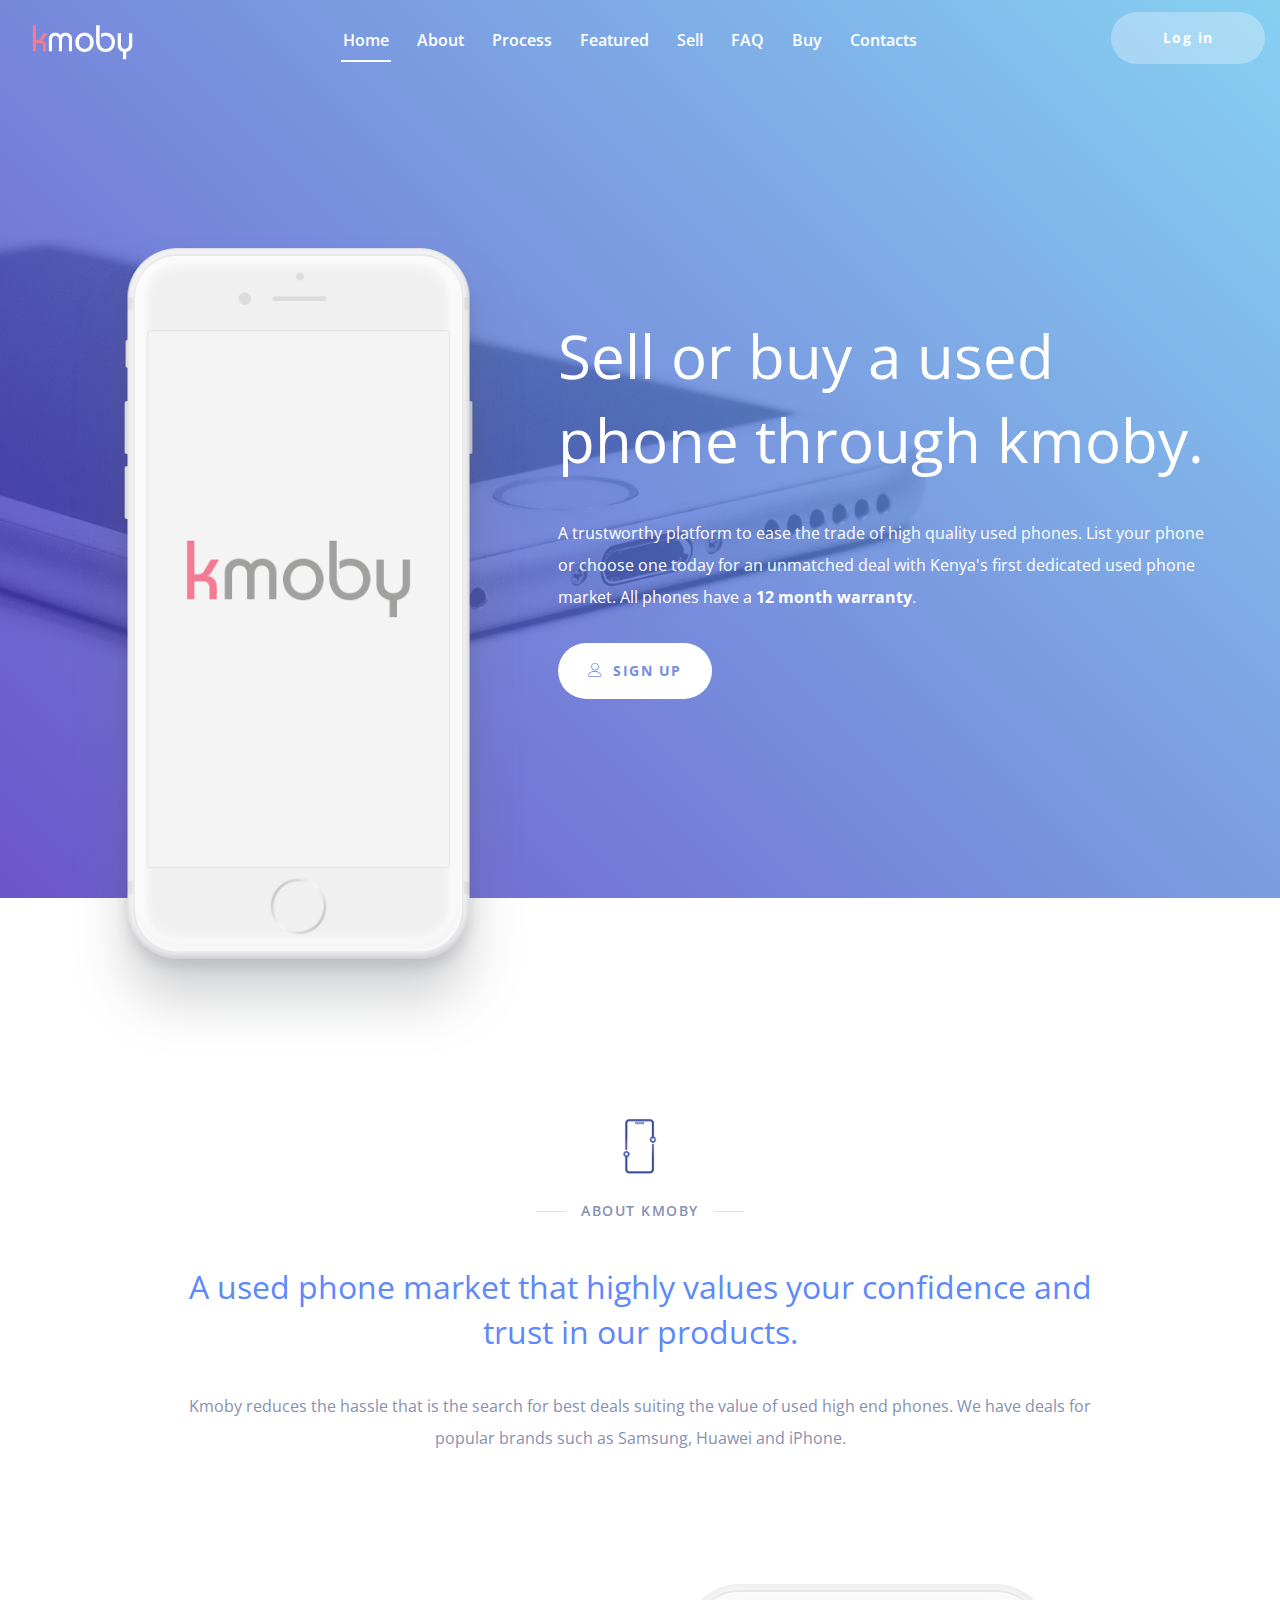
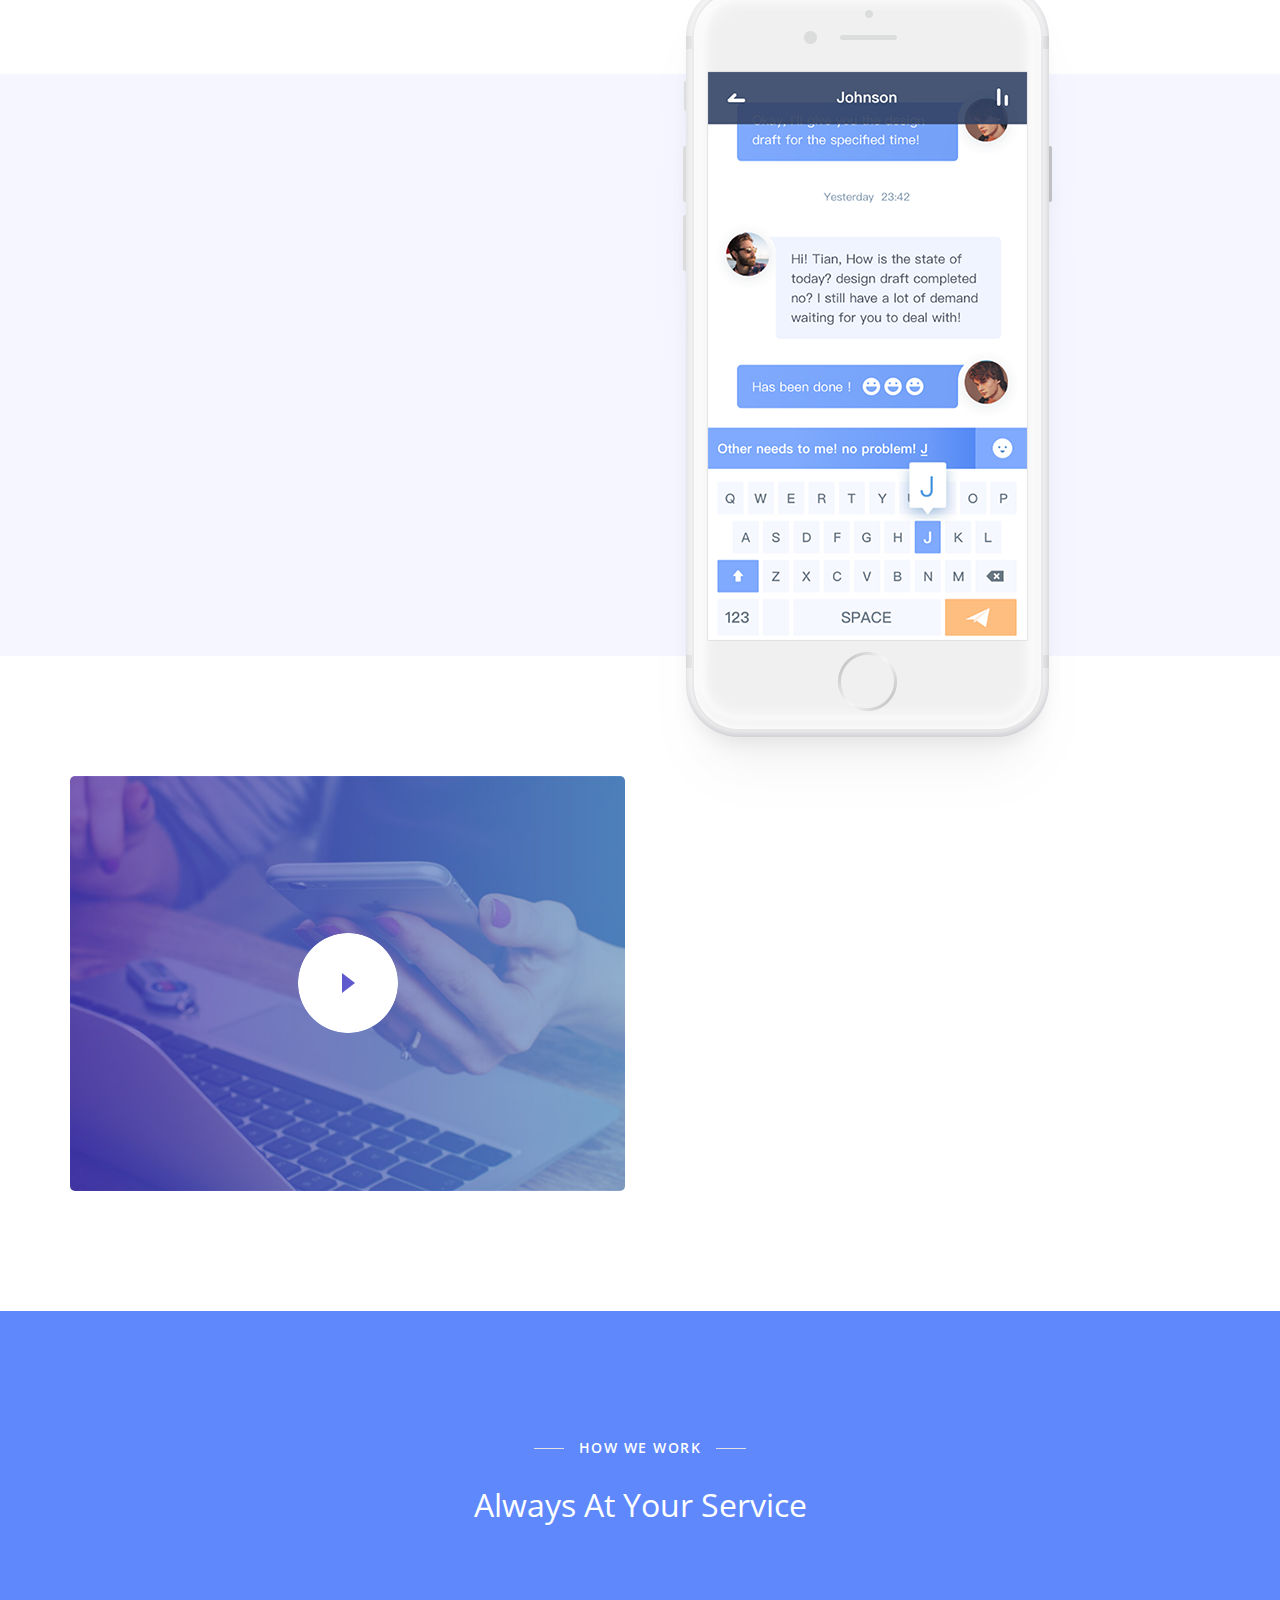
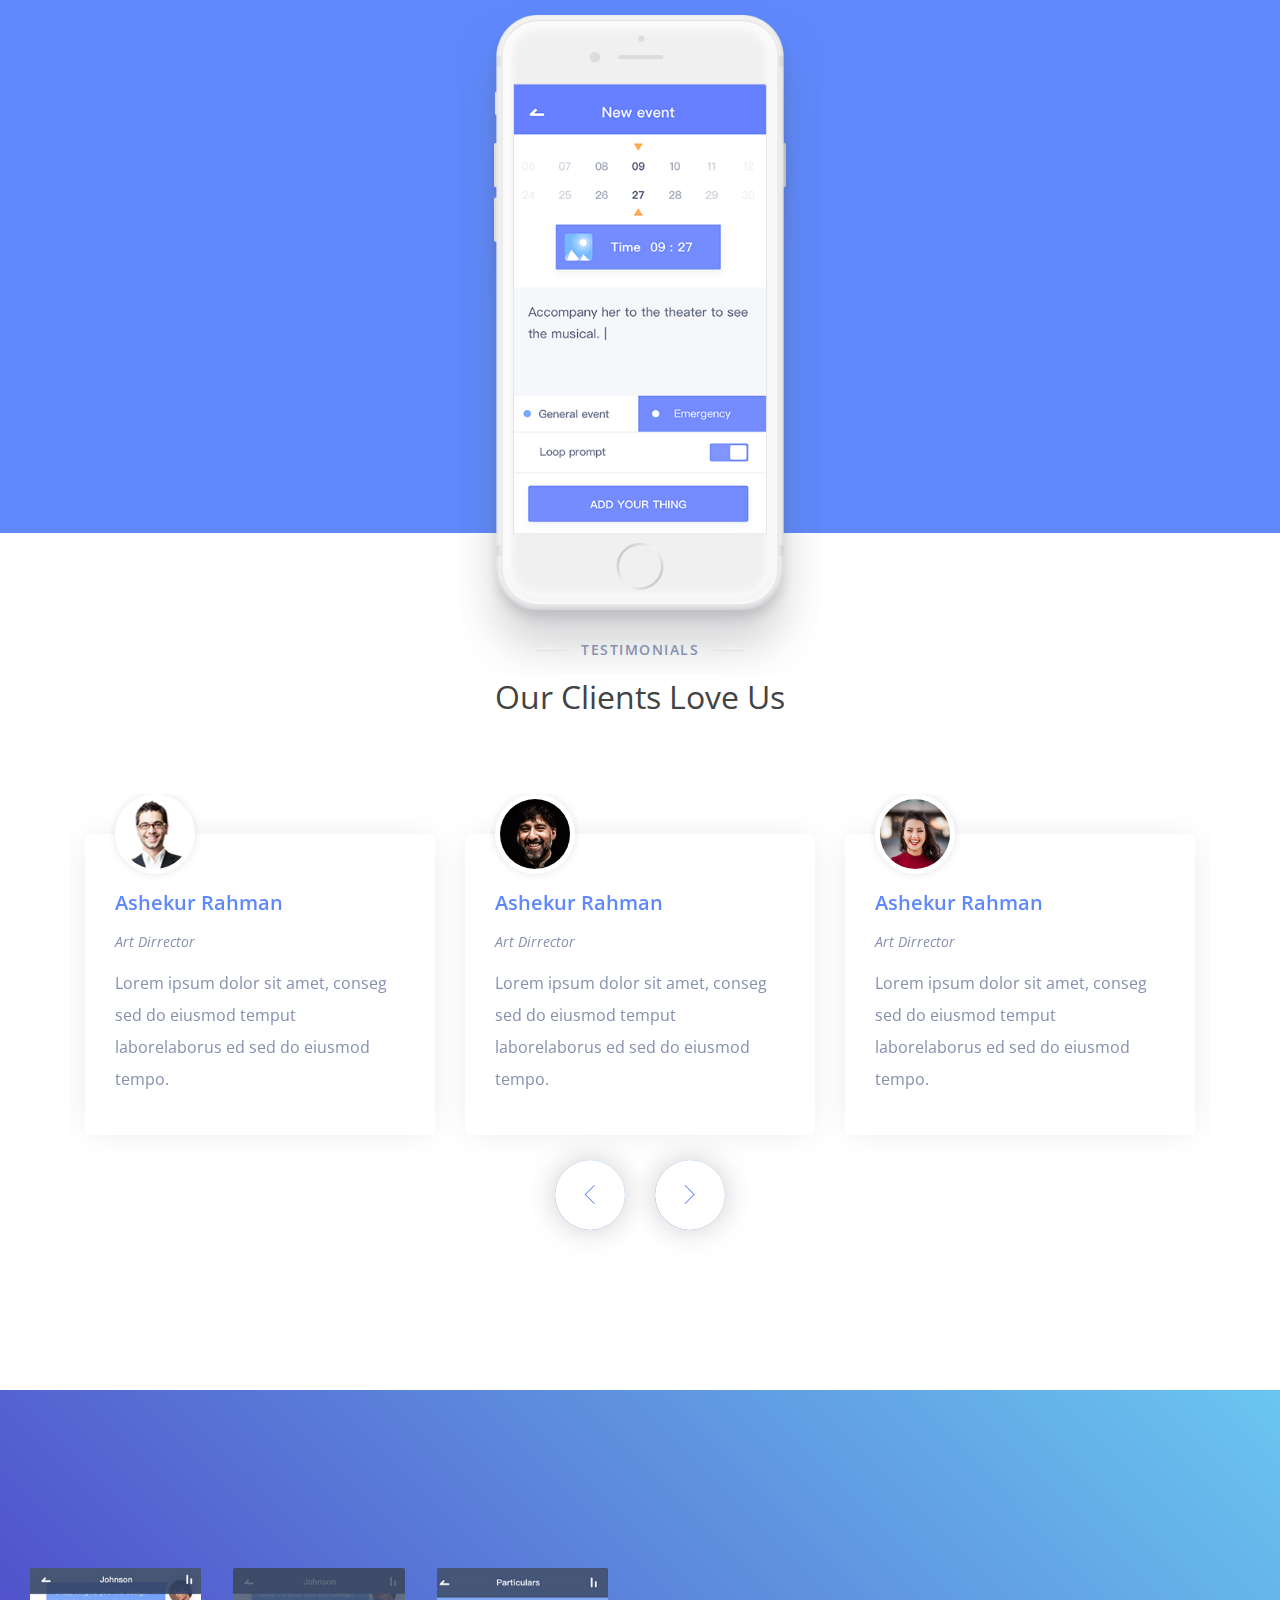
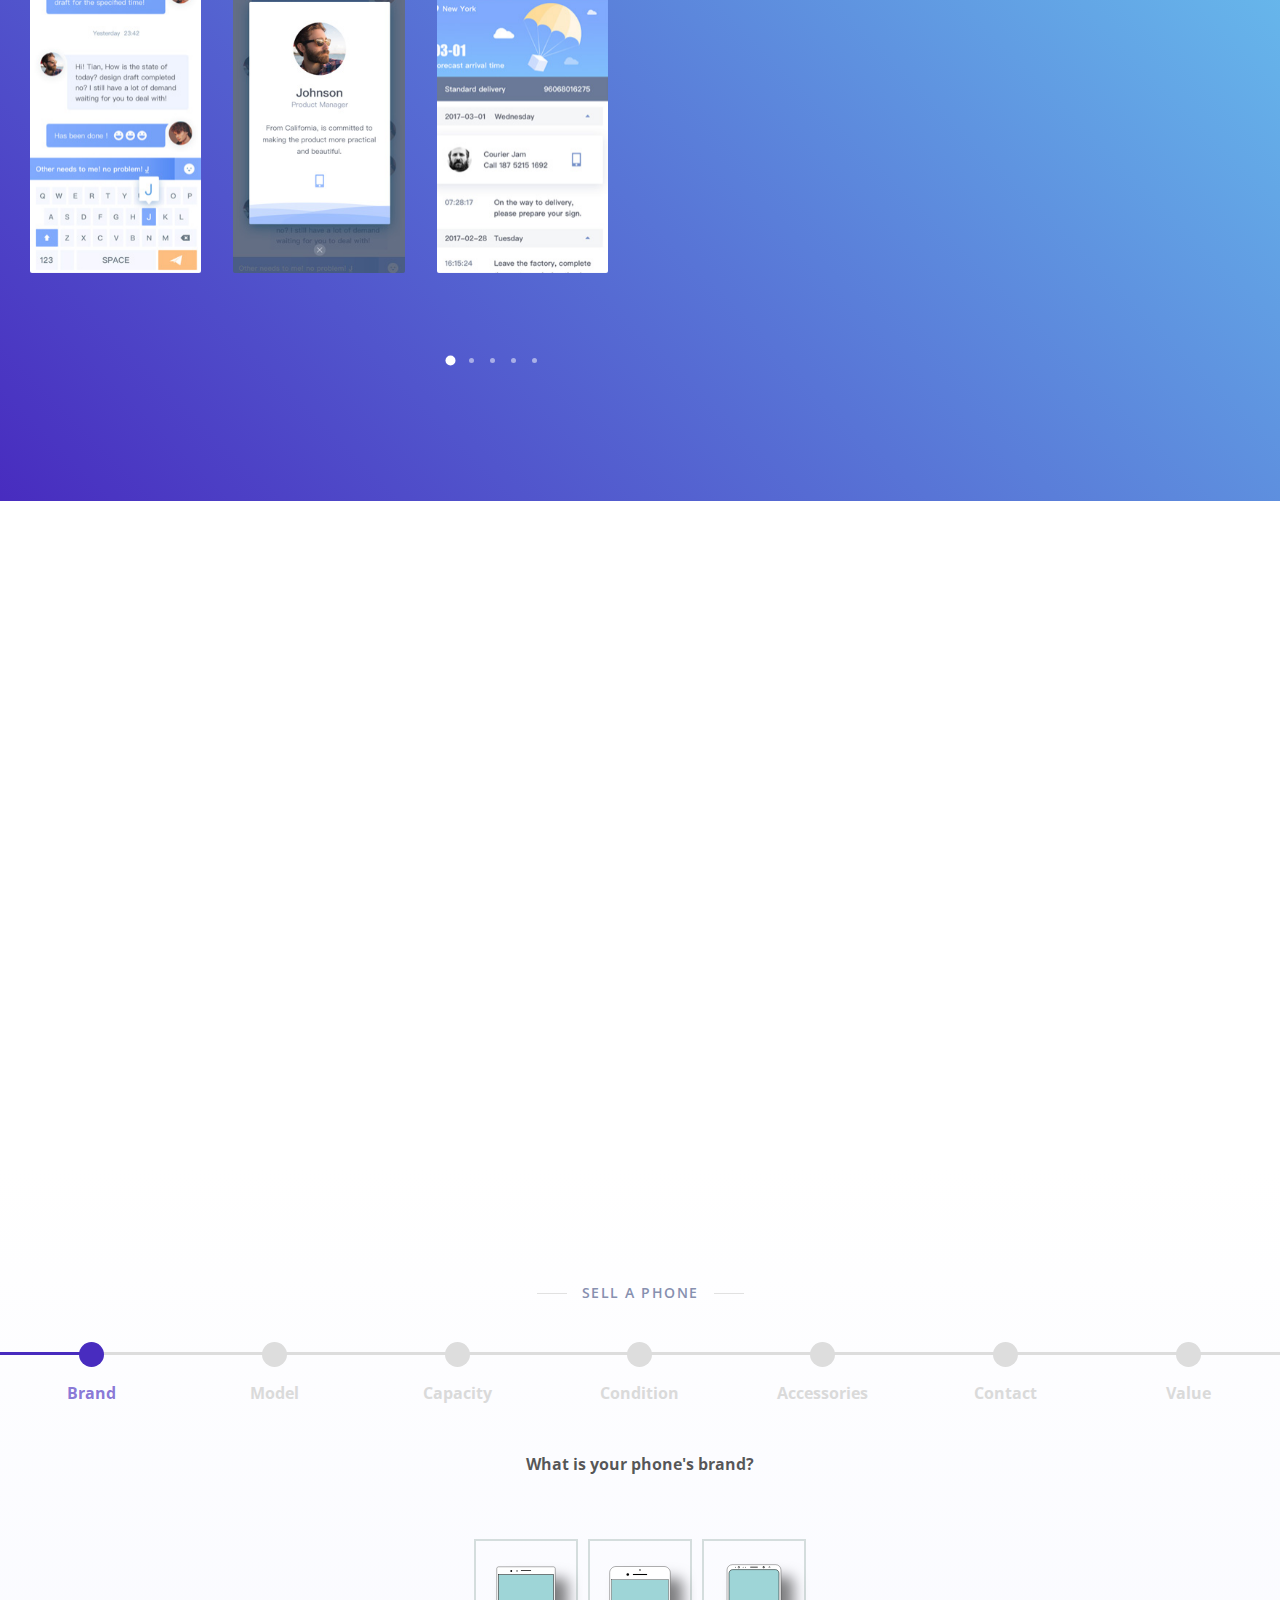
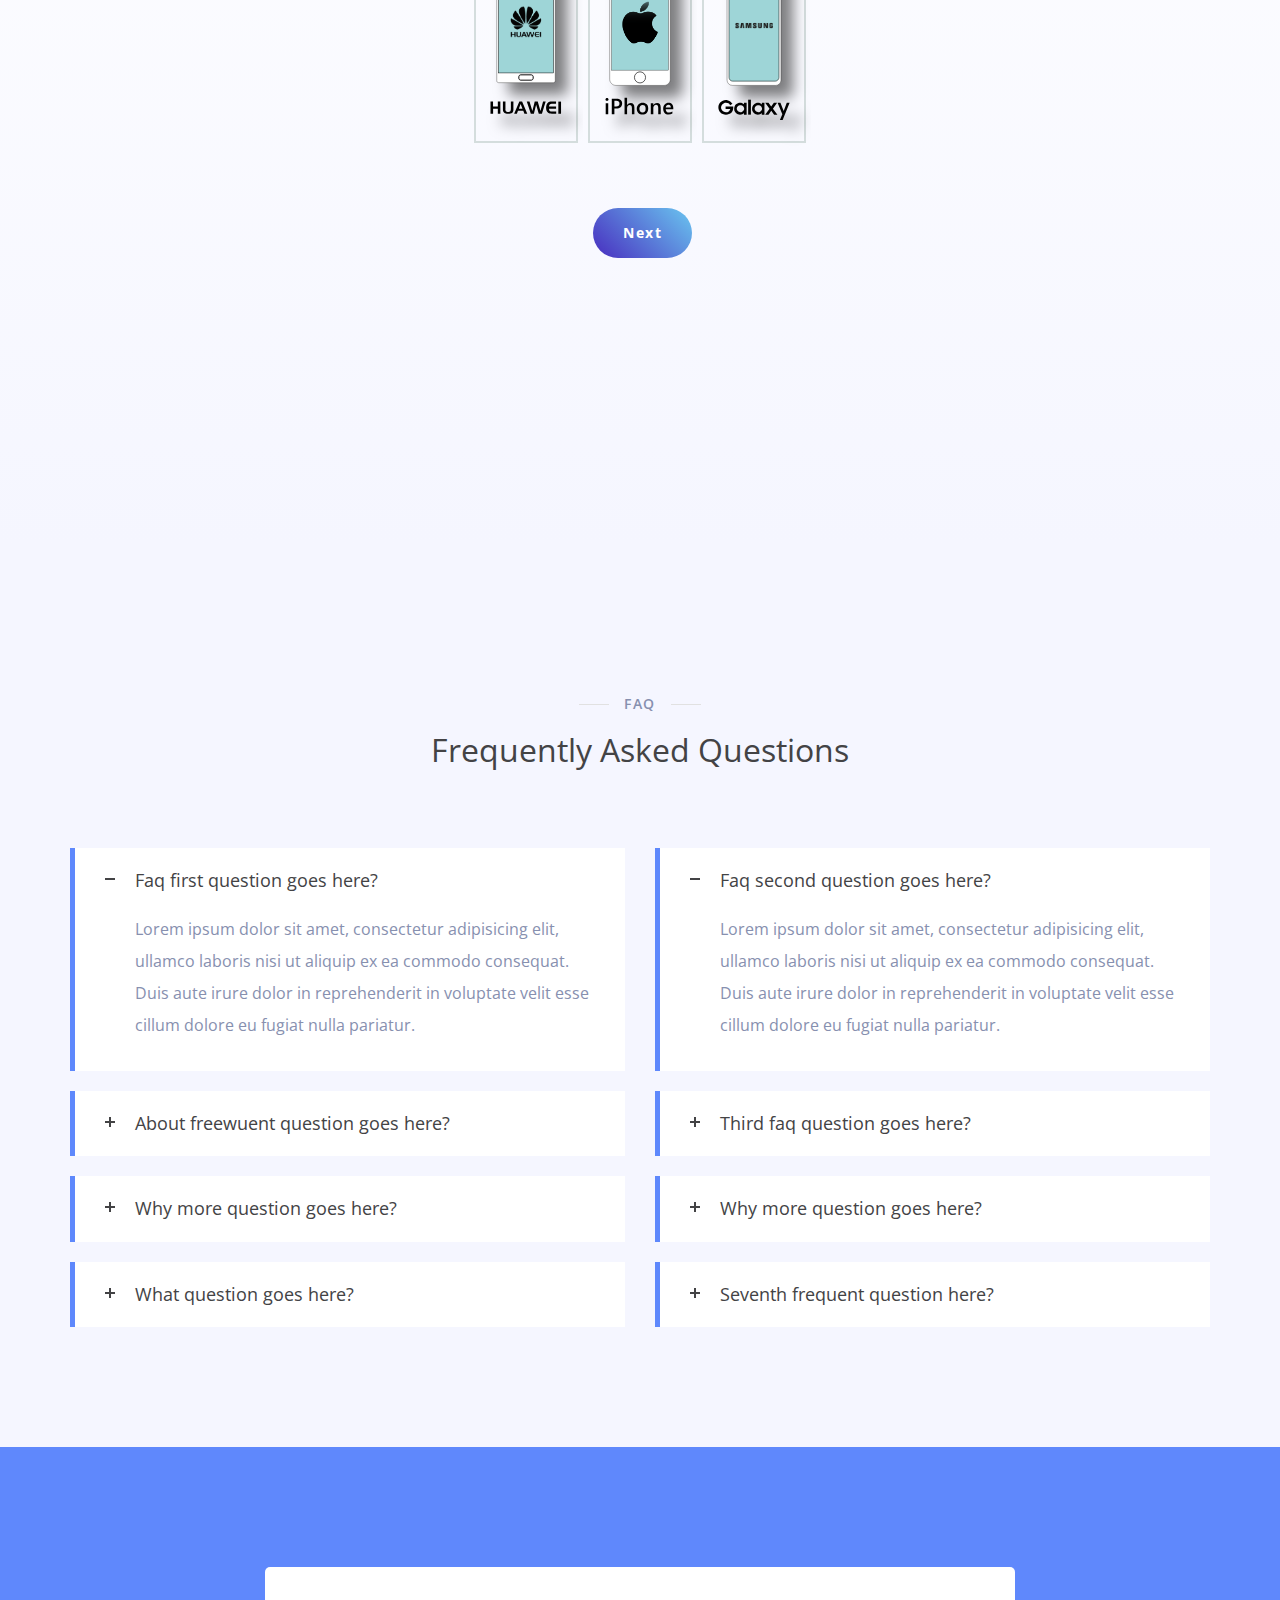
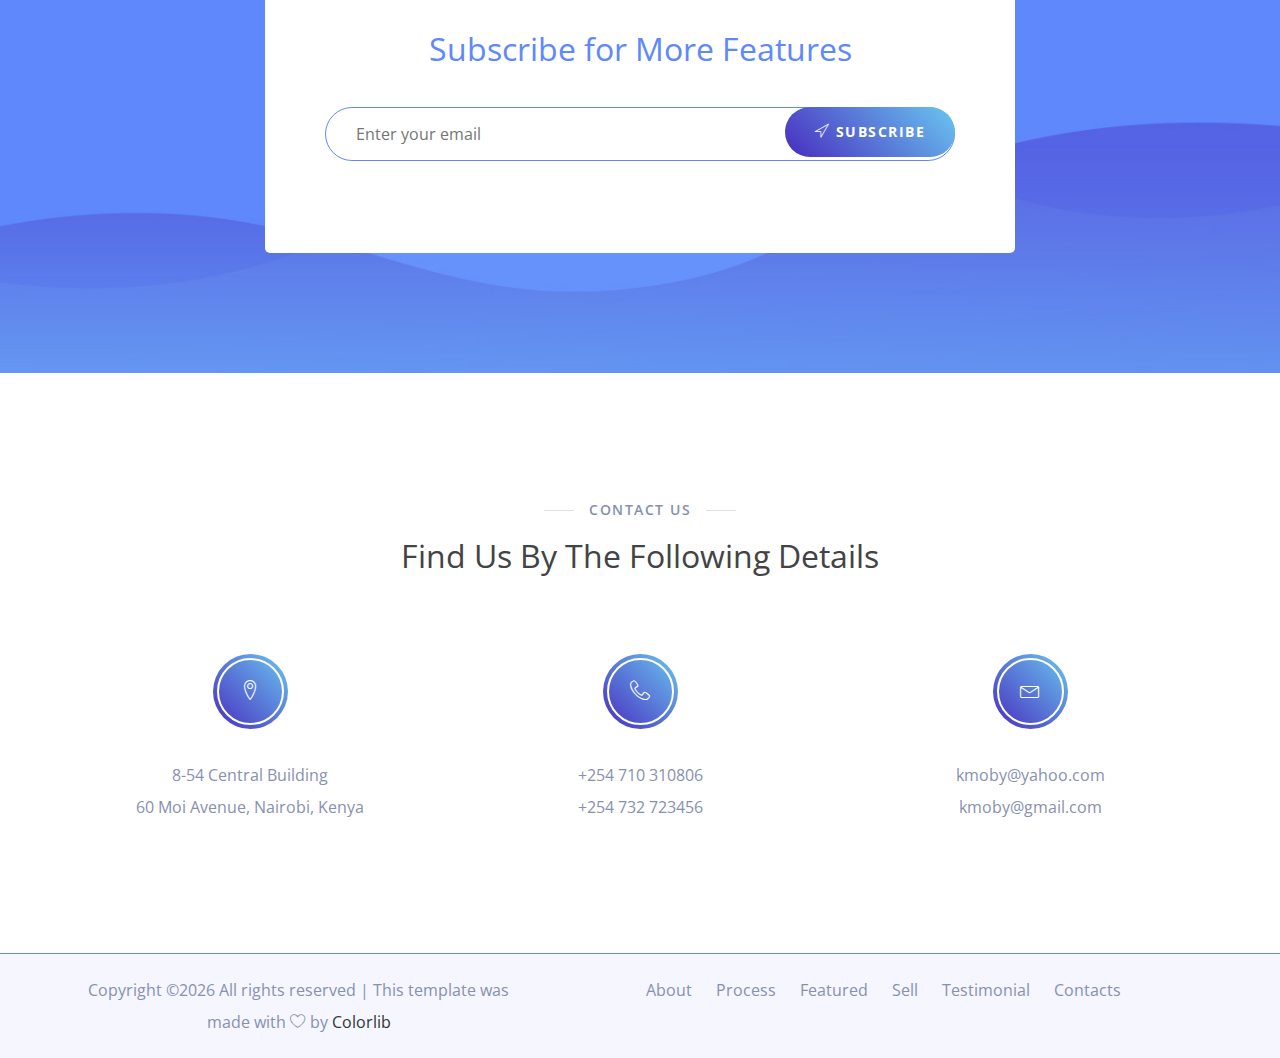
==== commit cc3d8437: "completed 'about' content" ====
--- a/index.html
+++ b/index.html
@@ -25,6 +25,7 @@
     <!-- Main-Stylesheets -->
     <link rel="stylesheet" href="css/normalize.css">
     <link rel="stylesheet" href="style.css">
+    <link rel="stylesheet" href="css/login.css">
     <link rel="stylesheet" href="css/responsive.css">
     <script src="js/vendor/modernizr-2.8.3.min.js"></script>
     <!--[if lt IE 9]>
@@ -57,13 +58,78 @@
                     <li><a href="#gallery_page">Featured</a></li>
                     <li><a href="#sellIFrame">Sell</a></li>
                     <li><a href="#questions_page">FAQ</a></li>
-                    <li><a href="blog.html">Buy</a></li>
+                    <li><a href="buy.html">Buy</a></li>
                     <li><a href="#contact_page">Contacts</a></li>
                 </ul>
-                <div class="right-button hidden-xs">
-                    <a data-fancybox data-type="iframe" data-src="signup/index.html" href="javascript:;">
-                        Sign Up
+                <div class="login-btn right-button hidden-xs">
+                    <a class="login-txt">Log in</a>
+                </div>
+                <div class="login">
+                    <div class="arrow-up"></div>
+                    <div class="formholder">
+                        <div class="randompad">
+                            <fieldset>
+                                <label name="email">Email</label>
+                                <input class="form-holder" id="email" type="email" placeholder="example@example.com" />
+                                <label name="password">Password</label>
+                                <div class="form-group log-status">
+                                    <input class="form-holder form-control" id="paswd" type="password" />
+                                </div>
+                                <div class="login-alert alert alert-danger text-center"><span class="in-alert"></span></div>
+                                <div class="login-loader">
+                                    <img class="loading-image" src="images/double-ring.gif" />
+                                </div>
+                                <button type="button" class="log-btn">Log in</button>
+                                <span id="livalue"></span>
+                            </fieldset>
+                        </div>
+                    </div>
+                </div>
+                <div class="profile-btn right-button hidden-xs">
+                    <a class="prof-name dropdown-toggle" type="button" id="profDrop" data-toggle="dropdown"
+                        aria-haspopup="true" aria-expanded="true">
+                        <span class="caret"></span>
                     </a>
+                    <ul class="prof-down dropdown-menu" aria-labelledby="profDrop">
+                        <li><a class="ditm dash-btns" href="about.html" data-fancybox data-options='{
+                            "type" : "iframe",
+                            "scrolling" : "no", 
+                            "iframe" : {
+                                "scrolling" : "no",
+                                "preload" : false, 
+                                "css" : {
+                                    "width" : "600px", 
+                                    "border-radius" : "20px",
+                                    "overflow" : "hidden"
+                            }}}'>
+                                <i class="lnr lnr-user"></i>&nbsp; &nbsp;About Me</a></li>
+                        <li><a class="ditm dash-btns" href="orders.html" data-fancybox data-options='{
+                            "type" : "iframe",
+                            "scrolling" : "no", 
+                            "iframe" : {
+                                "scrolling" : "no",
+                                "preload" : false, 
+                                "css" : {
+                                    "width" : "600px", 
+                                    "border-radius" : "20px",
+                                    "overflow" : "hidden"
+                            }}}'>
+                                <i class="lnr lnr-cart"></i>&nbsp; &nbsp;Orders</a></li>
+                        <li><a class="ditm dash-btns" href="listings.html" data-fancybox data-options='{
+                            "type" : "iframe",
+                            "scrolling" : "no", 
+                            "iframe" : {
+                                "scrolling" : "no",
+                                "preload" : false, 
+                                "css" : {
+                                    "width" : "600px", 
+                                    "border-radius" : "20px",
+                                    "overflow" : "hidden"
+                            }}}'>
+                                <i class="lnr lnr-list"></i>&nbsp; &nbsp;Listings</a></li>
+                        <li role="separator" class="divider"></li>
+                        <li><a class="ditm log-out"><i class="lnr lnr-home"></i>&nbsp; &nbsp;Log Out</a></li>
+                    </ul>
                 </div>
             </div>
         </div>
@@ -90,8 +156,20 @@
                             <strong>12 month warranty</strong>.</p>
                     </div>
                     <div class="space-20"></div>
-                    <a href="#" class="bttn-white wow fadeInUp" data-wow-delay="0.8s"><i class="lnr lnr-user"></i>Log
-                        in</a>
+                    <div class="signup-btn btn-group">
+                        <a class="signup-iframe bttn-white wow fadeInUp" data-src="signup/signup.html" data-fancybox
+                            data-options='{
+                            "type" : "iframe", 
+                            "iframe" : {
+                                "preload" : false, 
+                                "css" : {
+                                    "width" : "600px", 
+                                    "border-radius" : "20px"
+                                    }
+                                }
+                            }'><i
+                                class="lnr lnr-user"></i>Sign Up</a>
+                    </div>
                 </div>
             </div>
         </div>
@@ -110,8 +188,8 @@
                         <h3 class="blue-color">A used phone market that highly values your confidence and trust in our
                             products.</h3>
                         <div class="space-20"></div>
-                        <p>Kmoby reduces the hassle that is the search for best deals suiting the value of high end
-                            used phones. We have deals for popular brands such as Samsung, Huawei and iPhone. </p>
+                        <p>Kmoby reduces the hassle that is the search for best deals suiting the value of used high
+                            end phones. We have deals for popular brands such as Samsung, Huawei and iPhone. </p>
                     </div>
                 </div>
             </div>
@@ -134,7 +212,6 @@
                                 nothing less.</p>
                         </div>
                         <div class="space-50"></div>
-                        <a href="#" class="bttn-default wow fadeInUp" data-wow-delay="0.8s">Learn More</a>
                     </div>
                 </div>
                 <div class="col-xs-12 col-md-6">
@@ -163,14 +240,13 @@
                     <div class="page-title">
                         <h5 class="title wow fadeInUp" data-wow-delay="0.2s">VIDEO</h5>
                         <div class="space-10"></div>
-                        <h3 class="dark-color wow fadeInUp" data-wow-delay="0.4s">Grat Application Ever</h3>
+                        <h3 class="dark-color wow fadeInUp" data-wow-delay="0.4s">Created to Assist You</h3>
                         <div class="space-20"></div>
                         <div class="desc wow fadeInUp" data-wow-delay="0.6s">
                             <p>Lorem ipsum dolor sit amet, consectetur adipiing elit, sed do eiusmod tempor incididunt
                                 ut labore et laborused sed do eiusmod tempor incididunt ut labore et laborused.</p>
                         </div>
                         <div class="space-50"></div>
-                        <a href="#" class="bttn-default wow fadeInUp" data-wow-delay="0.8s">Learn More</a>
                     </div>
                 </div>
             </div>
@@ -361,7 +437,6 @@
                             labore et laborused sed do eiusmod tempor incididunt ut labore et laborused.</p>
                     </div>
                     <div class="space-50"></div>
-                    <a href="#" class="bttn-default wow fadeInUp" data-wow-delay="0.8s">Learn More</a>
                 </div>
             </div>
         </div>
@@ -384,7 +459,6 @@
                             labore et laborused sed do eiusmod tempor incididunt ut labore et laborused.</p>
                     </div>
                     <div class="space-50"></div>
-                    <a href="#" class="bttn-default wow fadeInUp" data-wow-delay="0.8s">Learn More</a>
                 </div>
                 <div class="col-xs-12 col-sm-6 col-md-5 col-md-offset-1">
                     <div class="space-60 hidden visible-xs"></div>
@@ -503,7 +577,7 @@
                         <div class="space-20"></div>
                         <form id="mc-form">
                             <input type="email" class="control" placeholder="Enter your email" required="required" id="mc-email">
-                            <button class="bttn-white active" type="submit"><span class="lnr lnr-location"></span>
+                            <button class="subscribe-btn active" type="submit"><span class="lnr lnr-location"></span>
                                 Subscribe</button>
                             <label class="mt10" for="mc-email"></label>
                         </form>
@@ -565,7 +639,7 @@
                         <!-- Link back to Colorlib can't be removed. Template is licensed under CC BY 3.0. -->
                         <span>Copyright &copy;<script>
                                 document.write(new Date().getFullYear());
-                            </script> All rights reserved | This template is made with <i class="lnr lnr-heart"
+                            </script> All rights reserved | This template was made with <i class="lnr lnr-heart"
                                 aria-hidden="true"></i> by <a href="https://colorlib.com" target="_blank">Colorlib</a></span>
                         <!-- Link back to Colorlib can't be removed. Template is licensed under CC BY 3.0. -->
                         <div class="space-30 hidden visible-xs"></div>
@@ -573,12 +647,12 @@
                     <div class="col-xs-12 col-md-7">
                         <div class="footer-menu">
                             <ul>
-                                <li><a href="#">About</a></li>
-                                <li><a href="#">Services</a></li>
-                                <li><a href="#">Features</a></li>
-                                <li><a href="#">Sell</a></li>
-                                <li><a href="#">Testimonial</a></li>
-                                <li><a href="#">Contacts</a></li>
+                                <li><a href="#about_page">About</a></li>
+                                <li><a href="#features_page">Process</a></li>
+                                <li><a href="#gallery_page">Featured</a></li>
+                                <li><a href="#sellIFrame">Sell</a></li>
+                                <li><a href="#testimonial_page">Testimonial</a></li>
+                                <li><a href="#contact_page">Contacts</a></li>
                             </ul>
                         </div>
                     </div>
@@ -591,17 +665,22 @@
     <!--Vendor-JS-->
     <script src="js/vendor/jquery-1.12.4.min.js"></script>
     <script src="js/vendor/jquery-ui.js"></script>
+    <script src="js/vendor/popper.min.js"></script>
     <script src="js/vendor/bootstrap.min.js"></script>
     <script src="js/jquery.fancybox.min.js"></script>
     <!--Plugin-JS-->
+    <script src="js/js.cookie.js"></script>
     <script src="js/owl.carousel.min.js"></script>
     <script src="js/contact-form.js"></script>
     <script src="js/ajaxchimp.js"></script>
     <script src="js/scrollUp.min.js"></script>
     <script src="js/magnific-popup.min.js"></script>
     <script src="js/wow.min.js"></script>
+    <script src="js/log.js"></script>
     <!--Main-active-JS-->
     <script src="js/main.js"></script>
+    <script src="js/login.js"></script>
+
 </body>
 
 <head>
--- a/style.css
+++ b/style.css
@@ -341,6 +341,11 @@
     position: absolute;
     right: 15px;
     top: 12px;
+    text-align: center;
+}
+
+.mainmenu-area .right-button .prof-down {
+    background-color: rgb(72, 44, 191);
 }
 
 .mainmenu-area .right-button a {
@@ -348,11 +353,34 @@
     padding: 10px 40px;
     border-radius: 50px;
     background-color: rgba(255, 255, 255, 0.3);
-    display: inline-block;
-    text-transform: uppercase;
+    display: block;
     letter-spacing: 1.5px;
     font-weight: 700;
     font-size: 14px;
+    width: 11em;
+    overflow: hidden;
+    text-overflow: ellipsis;
+}
+
+.mainmenu-area .right-button a.ditm {
+    color: #ffffff;
+    padding: 10px;
+    border: none;
+    background: none;
+    margin: 2px;
+    display: block;
+    letter-spacing: 1px;
+    font-weight: 700;
+    font-size: 14px;
+    width: 11em;
+    overflow: hidden;
+    text-overflow: ellipsis;
+}
+
+.mainmenu-area .right-button a.ditm:hover {
+    background-color: rgba(255, 255, 255, 1);
+    border-radius: 5px;
+    color: rgb(0, 0, 0);
 }
 
 .mainmenu-area .right-button a:hover {
@@ -410,7 +438,7 @@
 .text-center.page-title .title:before,
 .page-title .title:after {
     content: '';
-    width: 50px;
+    width: 30px;
     height: 1px;
     display: inline-block;
     background-color: #e1e1e1;
@@ -655,11 +683,6 @@
     color: #ffffff;
 }
 
-.gallery-slide .owl-stage-outer {
-    background: url('images/mobile-screen.png') no-repeat center right / auto 100%;
-
-}
-
 .gallery-slide .item {
     margin: 58px 17px 70px 15px;
     overflow: hidden;
@@ -925,11 +948,35 @@
     border: 1px solid #5e88fc;
 }
 
-.subscribe-form form .bttn-white {
+.subscribe-btn {
+    padding: 0 30px;
+    display: inline-block;
+    text-transform: uppercase;
+    border-radius: 50px;
+    letter-spacing: 1.5px;
+    font-weight: 700;
+    font-size: 14px;
+    -webkit-transition: 0.3s;
+    -o-transition: 0.3s;
+    transition: 0.3s;
+    border: none;
+    background: rgb(72, 44, 191);
+    background: -webkit-linear-gradient(45deg, rgba(72, 44, 191, 1) 0%, rgba(106, 198, 240, 1) 100%);
+    background: -o-linear-gradient(45deg, rgba(72, 44, 191, 1) 0%, rgba(106, 198, 240, 1) 100%);
+    background: linear-gradient(45deg, rgba(72, 44, 191, 1) 0%, rgba(106, 198, 240, 1) 100%);
+    filter: progid:DXImageTransform.Microsoft.gradient(startColorstr='#482cbf', endColorstr='#6ac6f0', GradientType=1);
+    overflow: hidden;
+    z-index: 1;
     position: absolute;
     right: 0;
     top: 0;
     margin-right: 0;
+    height: 50px;
+    color: #fff;
+}
+
+.subscribe-btn:focus {
+    color: #fff;
 }
 
 /*-- 18. Footer-Area --*/
@@ -1355,6 +1402,31 @@
 
 .fancybox-slide--iframe .fancybox-content {
     max-width: 800px;
-    max-height: 760px;
+    max-height: 700px;
     margin: 0;
+}
+
+.profile-btn {
+    display: none;
+    cursor: pointer;
+}
+
+.subscribe-btn {
+    height: 50px;
+}
+
+.iframe1Class {
+    -webkit-border-radius: 20px;
+    -moz-border-radius: 20px;
+    border-radius: 20px;
+}
+
+.dash-wrapper {
+    -webkit-border-radius: 20px;
+    -moz-border-radius: 20px;
+    border-radius: 20px;
+}
+
+.signup-btn {
+    cursor: pointer;
 }--- a/css/login.css
+++ b/css/login.css
@@ -0,0 +1,153 @@
+.login fieldset {
+  border: none;
+}
+
+.login label {
+  font-weight: 100;
+  font-size: 14px;
+  color: rgb(82, 82, 82);
+}
+
+.login {
+  position: absolute;
+  width: 350px;
+  display: none;
+  float: right;
+  right: 20px;
+  margin-top: 20px;
+  z-index: 1000;
+}
+
+.arrow-up {
+  width: 0;
+  height: 0;
+  border-left: 20px solid transparent;
+  border-right: 20px solid transparent;
+  border-bottom: 15px solid #ECF0F1;
+  right: 10%;
+  position: absolute;
+  top: -10px;
+}
+
+.formholder {
+  background: #ecf0f1;
+  width: 350px;
+  border-radius: 5px;
+  padding-top: 5px;
+}
+
+.formholder input[type="email"],
+.formholder input[type="password"] {
+  color: #000;
+  padding: 7px 10px 7px 15px;
+  margin: 4px 0;
+  height: 40px;
+  width: 96%;
+  display: block;
+  font-size: 14px;
+  border-radius: 20px;
+  border: 1px solid rgb(140, 139, 148);
+  -webkit-transition: 0.3s linear;
+  -moz-transition: 0.3s linear;
+  -o-transition: 0.3s linear;
+  transition: 0.3s linear;
+}
+
+.formholder input[type="email"]:focus,
+.formholder input[type="password"]:focus {
+  outline: none;
+  box-shadow: 0 0 1px 1px rgb(72, 44, 191);
+}
+
+.log-btn {
+  border: 1px solid rgb(72, 44, 191);
+  width: 152px;
+  height: 40px;
+  margin: auto;
+  margin-top: 29px;
+  font-weight: 700;
+  cursor: pointer;
+  display: flex;
+  align-items: center;
+  justify-content: center;
+  padding: 0 0 2px 0;
+  background: #eeedf2;
+  font-size: 14px;
+  color: rgb(72, 44, 191);
+  text-transform: uppercase;
+  font-family: -apple-system, BlinkMacSystemFont, "Segoe UI", Roboto, "Helvetica Neue", Arial, sans-serif, "Apple Color Emoji", "Segoe UI Emoji", "Segoe UI Symbol" !important;
+  border-radius: 20px;
+  overflow: hidden;
+  -webkit-transform: perspective(1px) translateZ(0);
+  transform: perspective(1px) translateZ(0);
+  box-shadow: 0 0 1px rgba(0, 0, 0, 0);
+  position: relative;
+  -webkit-transition-property: color;
+  transition-property: color;
+  -webkit-transition-duration: 0.5s;
+  transition-duration: 0.5s;
+}
+
+.log-btn:focus {
+  color: rgb(72, 44, 191);
+}
+
+.log-btn:hover {
+  font-weight: 700;
+  color: #fff;
+  border: none;
+  /* Permalink - use to edit and share this gradient: http://colorzilla.com/gradient-editor/#482cbf+0,6ac6f0+100 */
+  background: rgb(72, 44, 191);
+  /* Old browsers */
+  /* FF3.6-15 */
+  background: -webkit-linear-gradient(45deg, rgba(72, 44, 191, 1) 0%, rgba(106, 198, 240, 1) 100%);
+  /* Chrome10-25,Safari5.1-6 */
+  background: -o-linear-gradient(45deg, rgba(72, 44, 191, 1) 0%, rgba(106, 198, 240, 1) 100%);
+  background: linear-gradient(45deg, rgba(72, 44, 191, 1) 0%, rgba(106, 198, 240, 1) 100%);
+  -webkit-transform: scaleX(1);
+  transform: scaleX(1);
+  -webkit-transition-timing-function: cubic-bezier(0.52, 1.64, 0.37, 0.66);
+  transition-timing-function: cubic-bezier(0.52, 1.64, 0.37, 0.66);
+}
+
+.randompad {
+  padding: 10px;
+}
+
+.green {
+  color: #1abc9c;
+}
+
+.login-alert {
+  display: none;
+  margin-bottom: -15px;
+}
+
+.login-loader {
+  display: none;
+}
+
+.loading-image {
+  margin-bottom: -15px;
+  margin-left: auto;
+  margin-right: auto;
+  display: flex;
+  align-items: center;
+  justify-content: center;
+  width: 40px;
+  height: auto;
+}
+
+.in-alert {
+  margin-top: -30px;
+  font-size: 14px;
+}
+
+.login-txt {
+  cursor: pointer;
+}
+
+.ditm {
+  cursor: pointer;
+  margin-left: 15px;
+}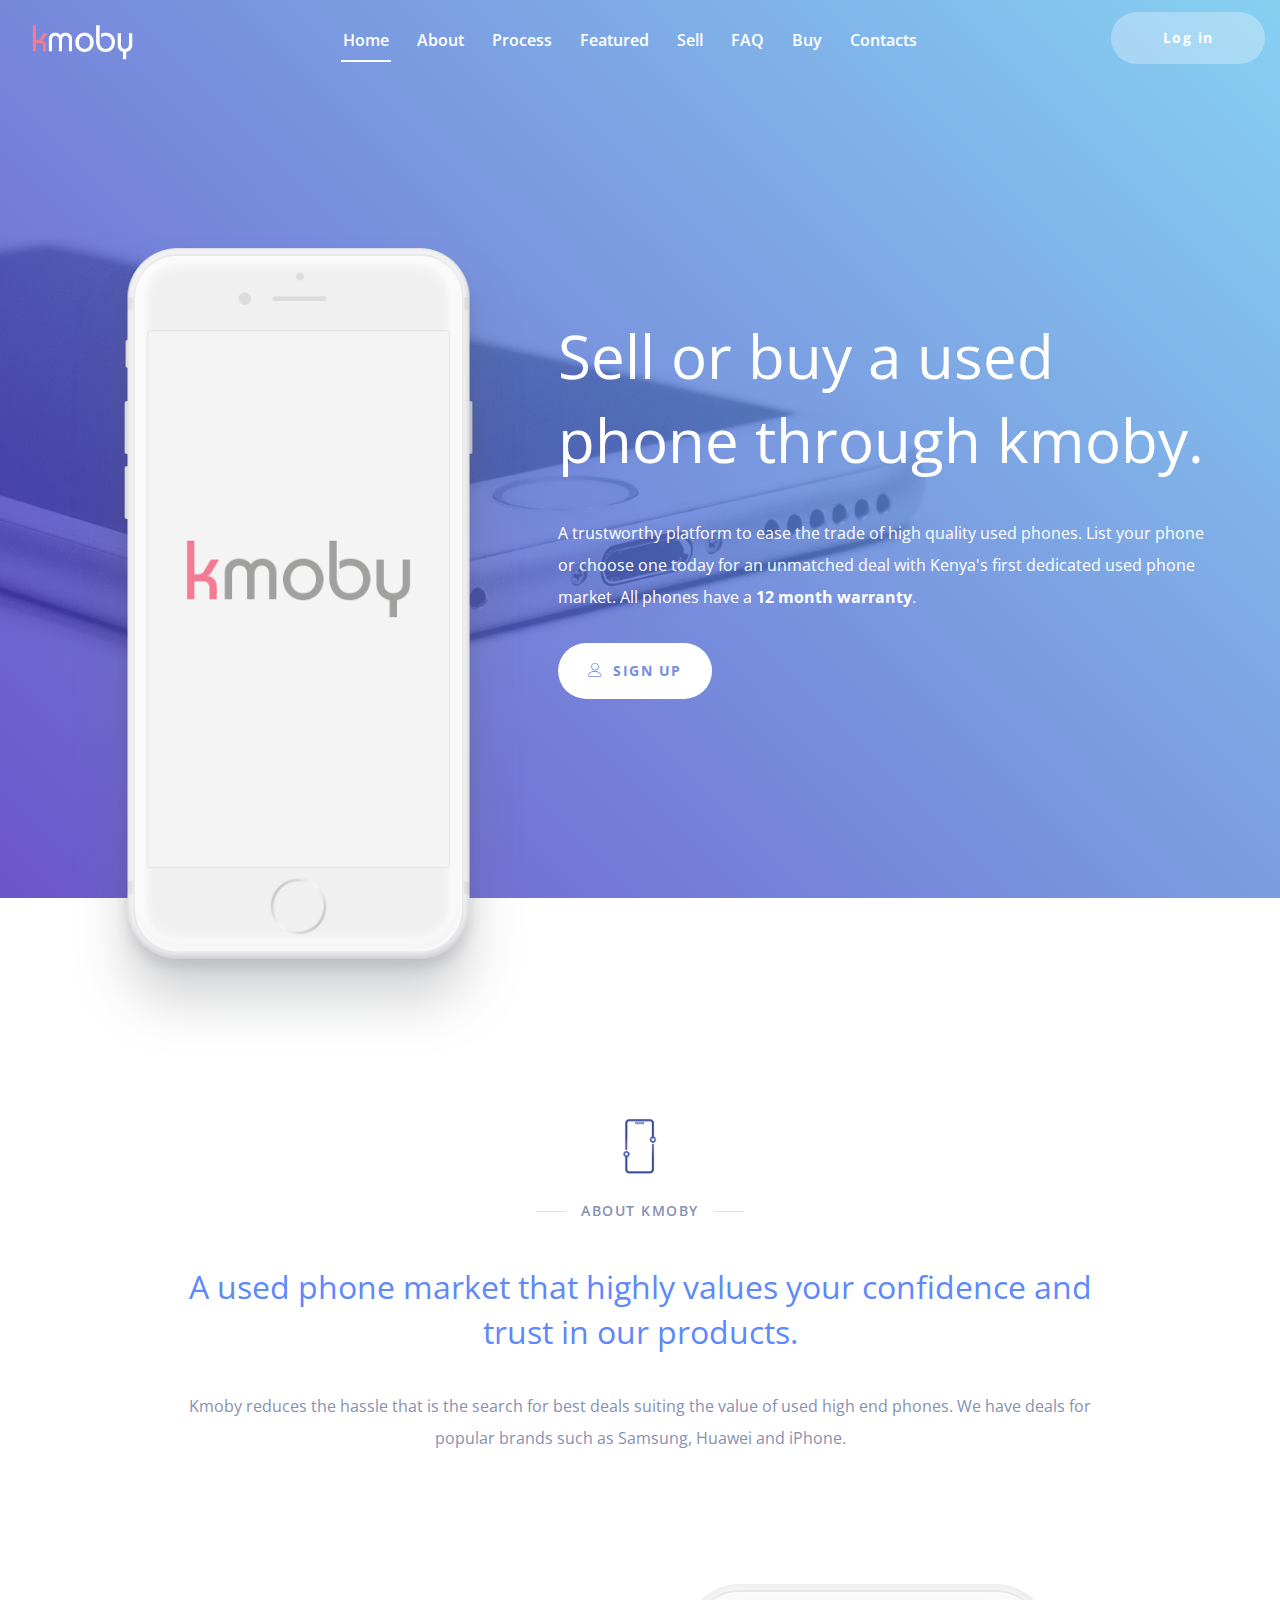
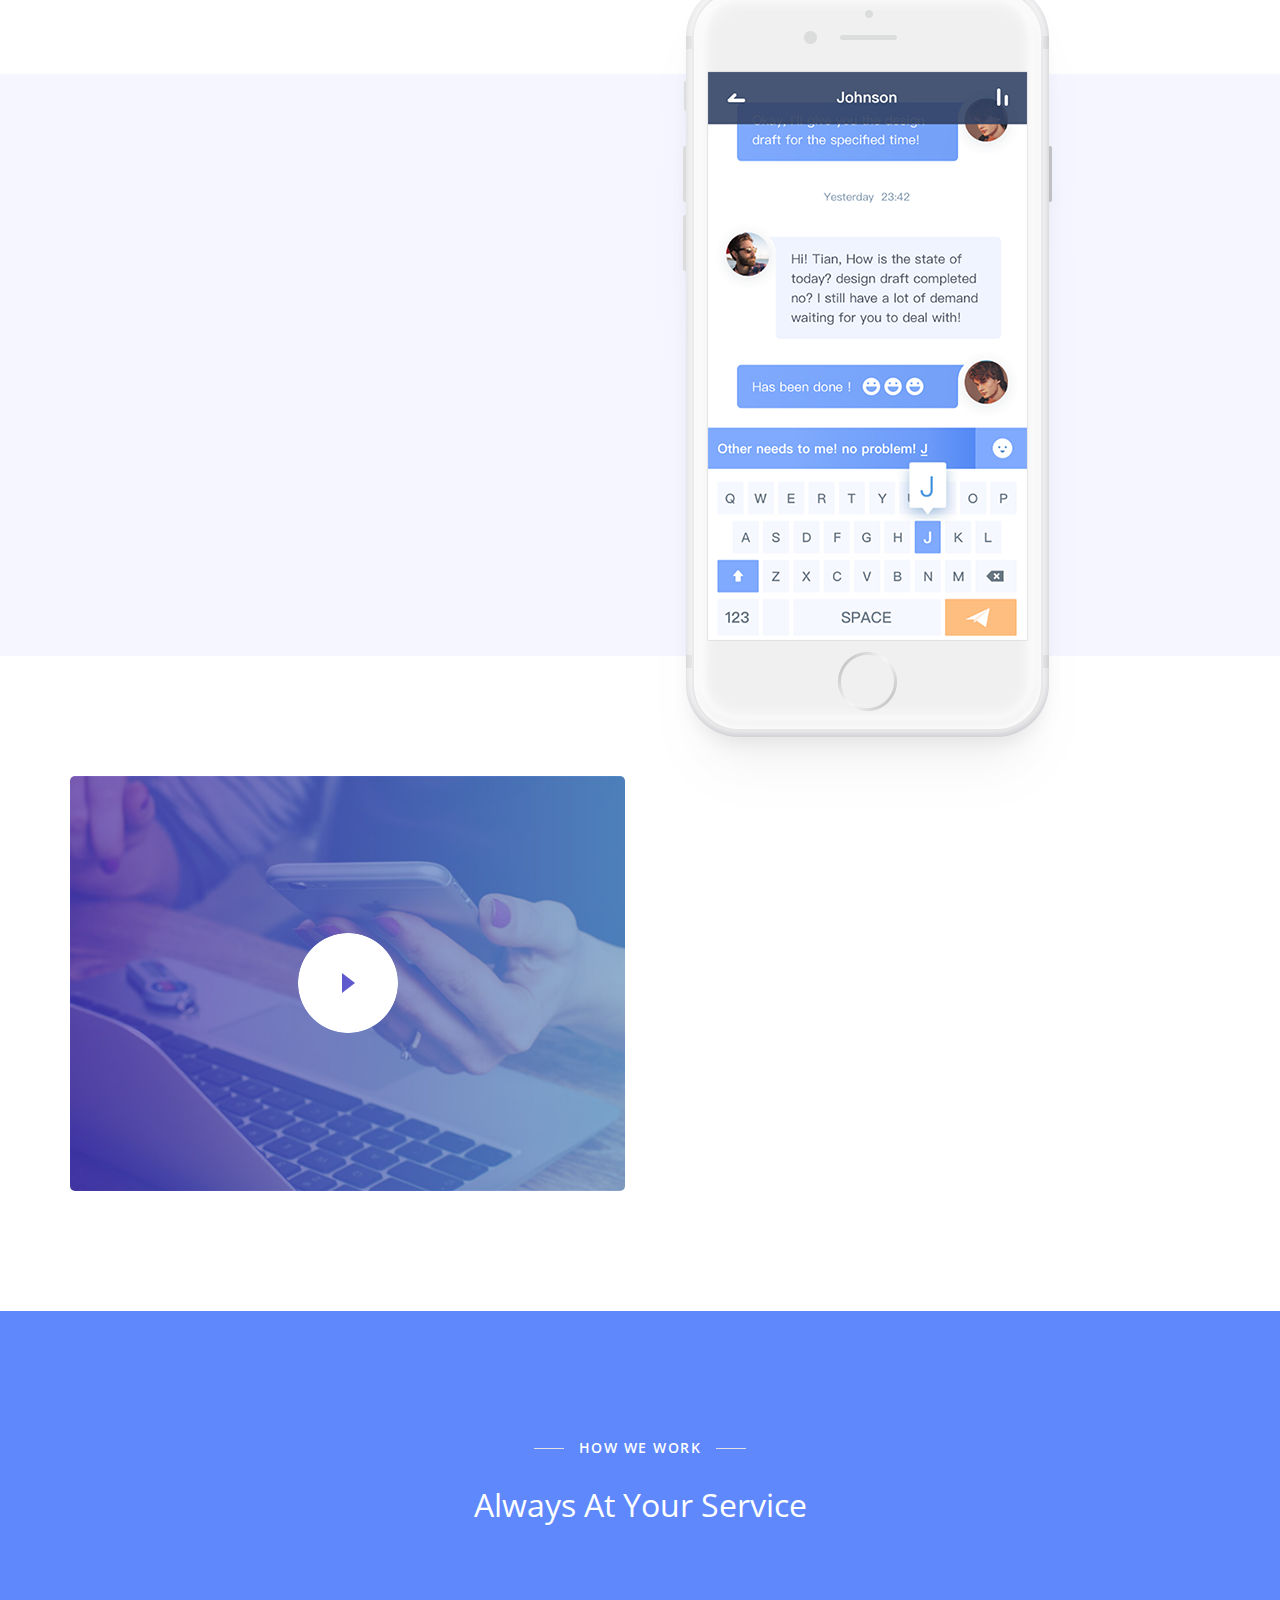
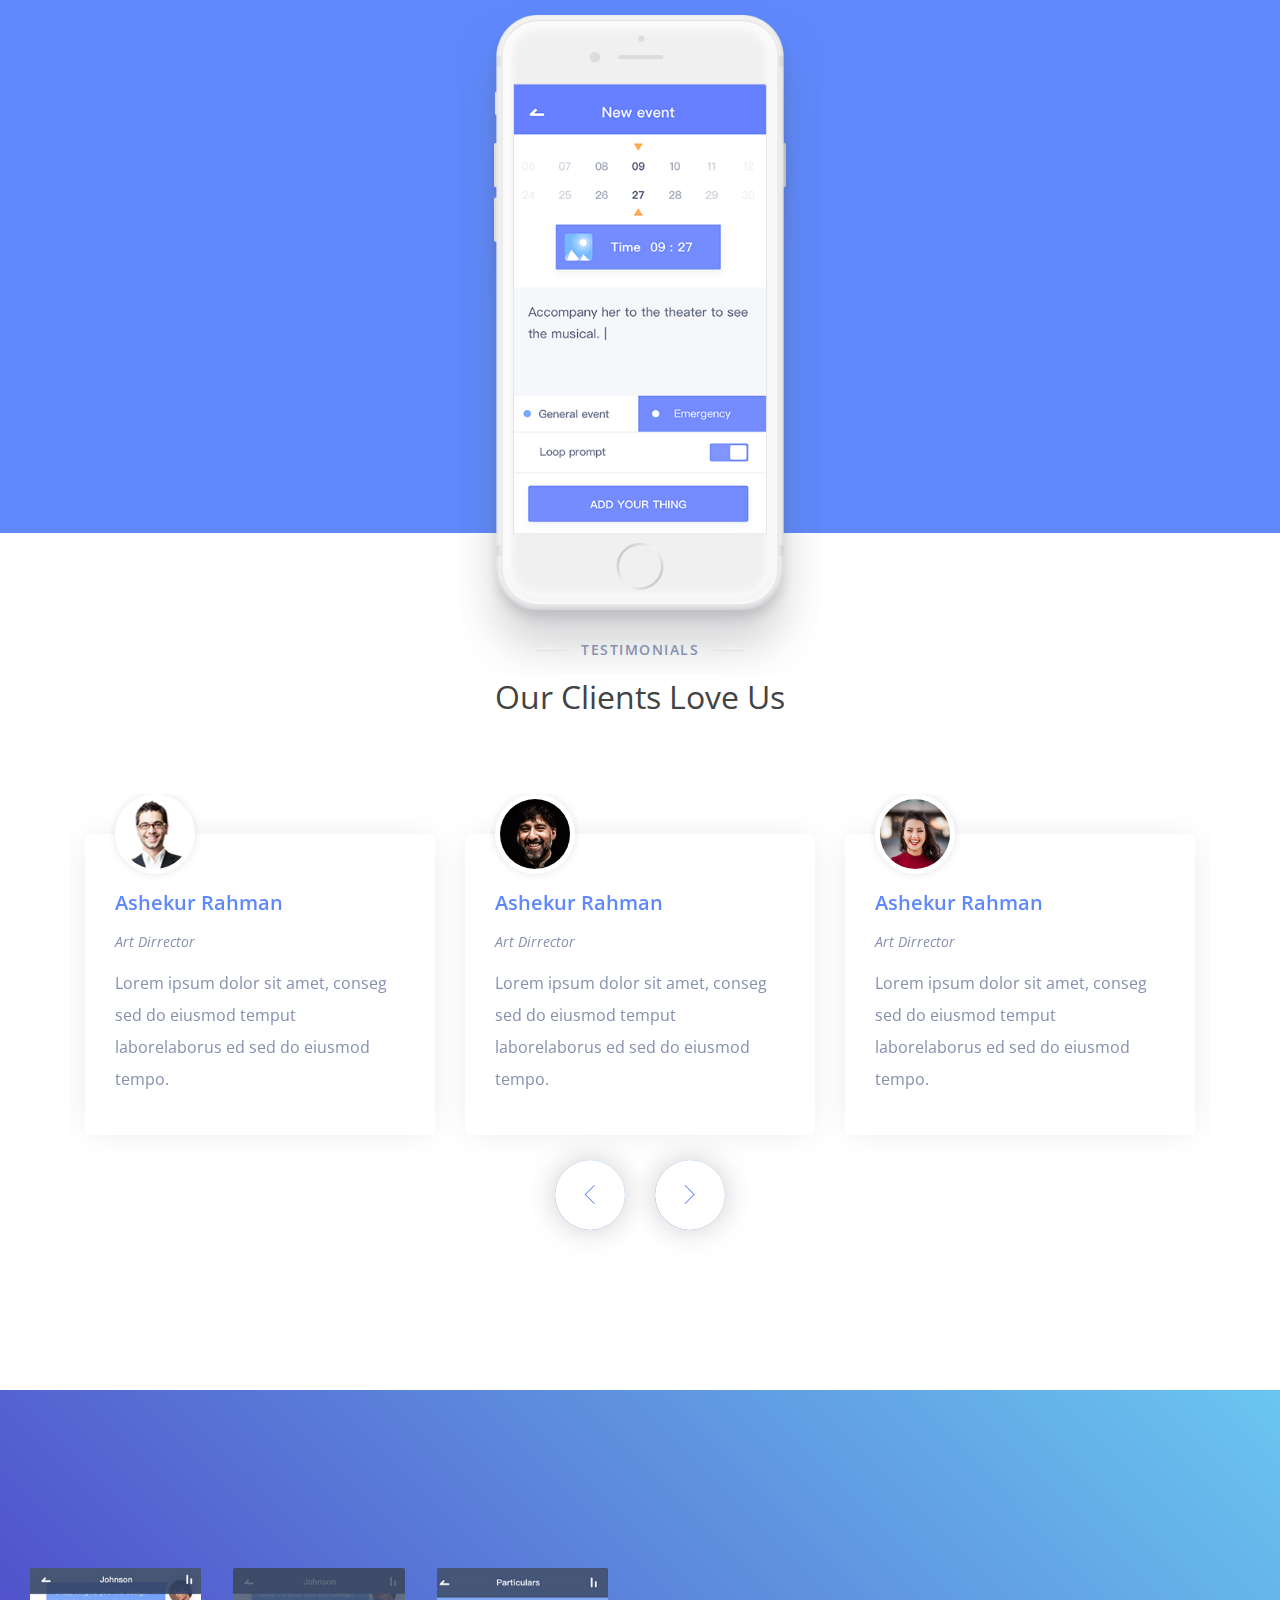
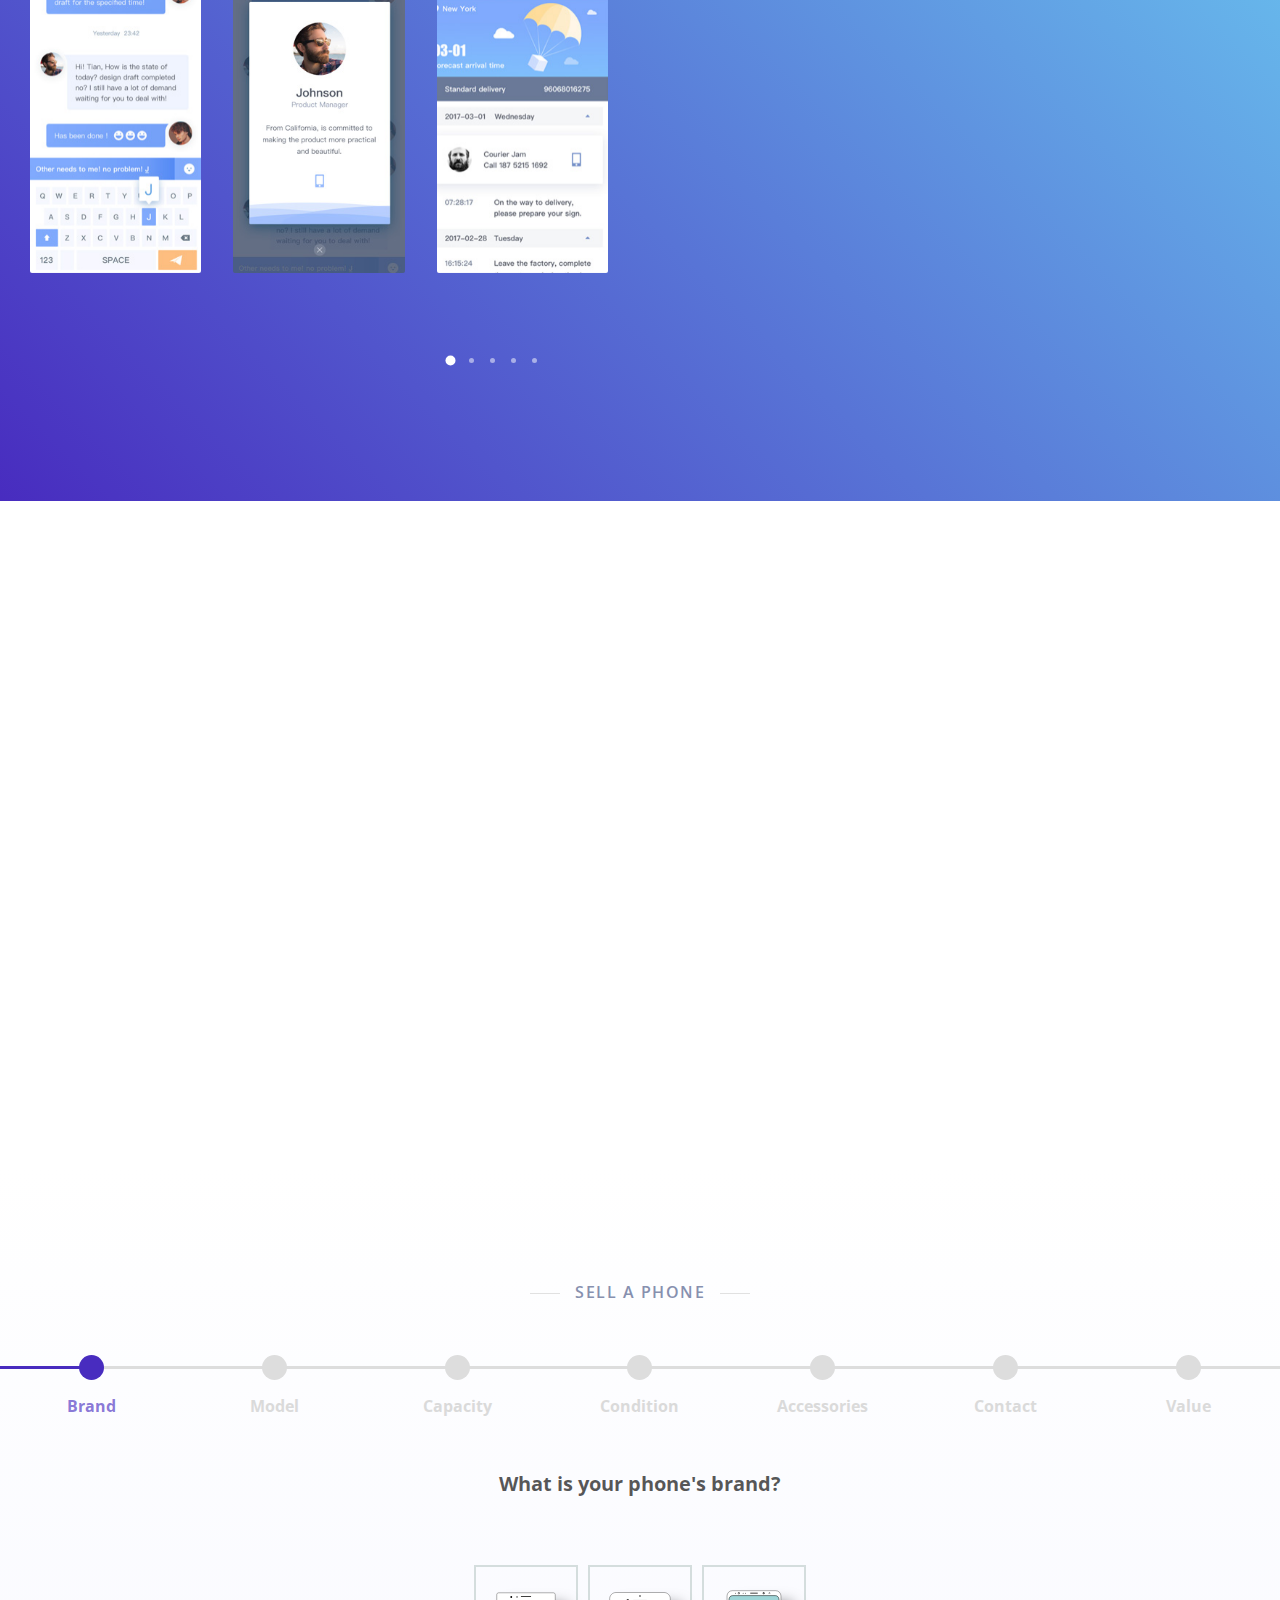
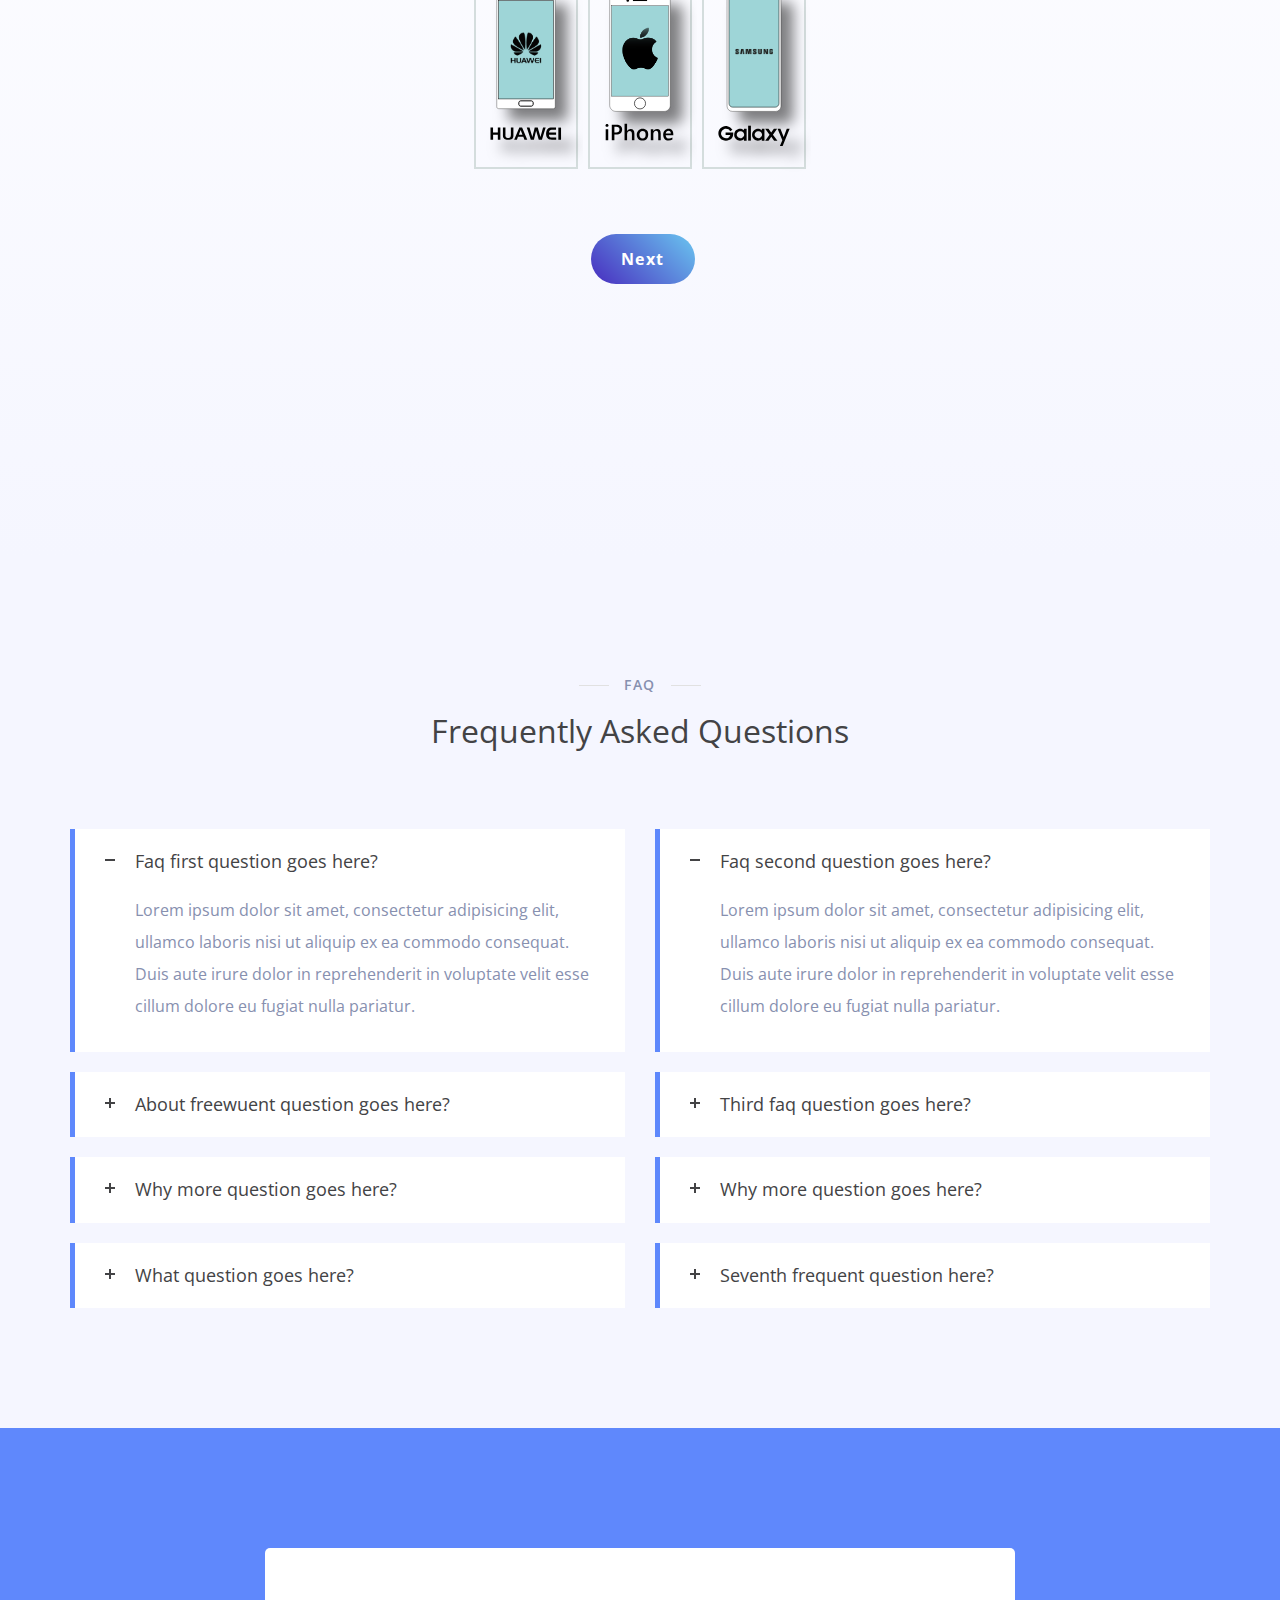
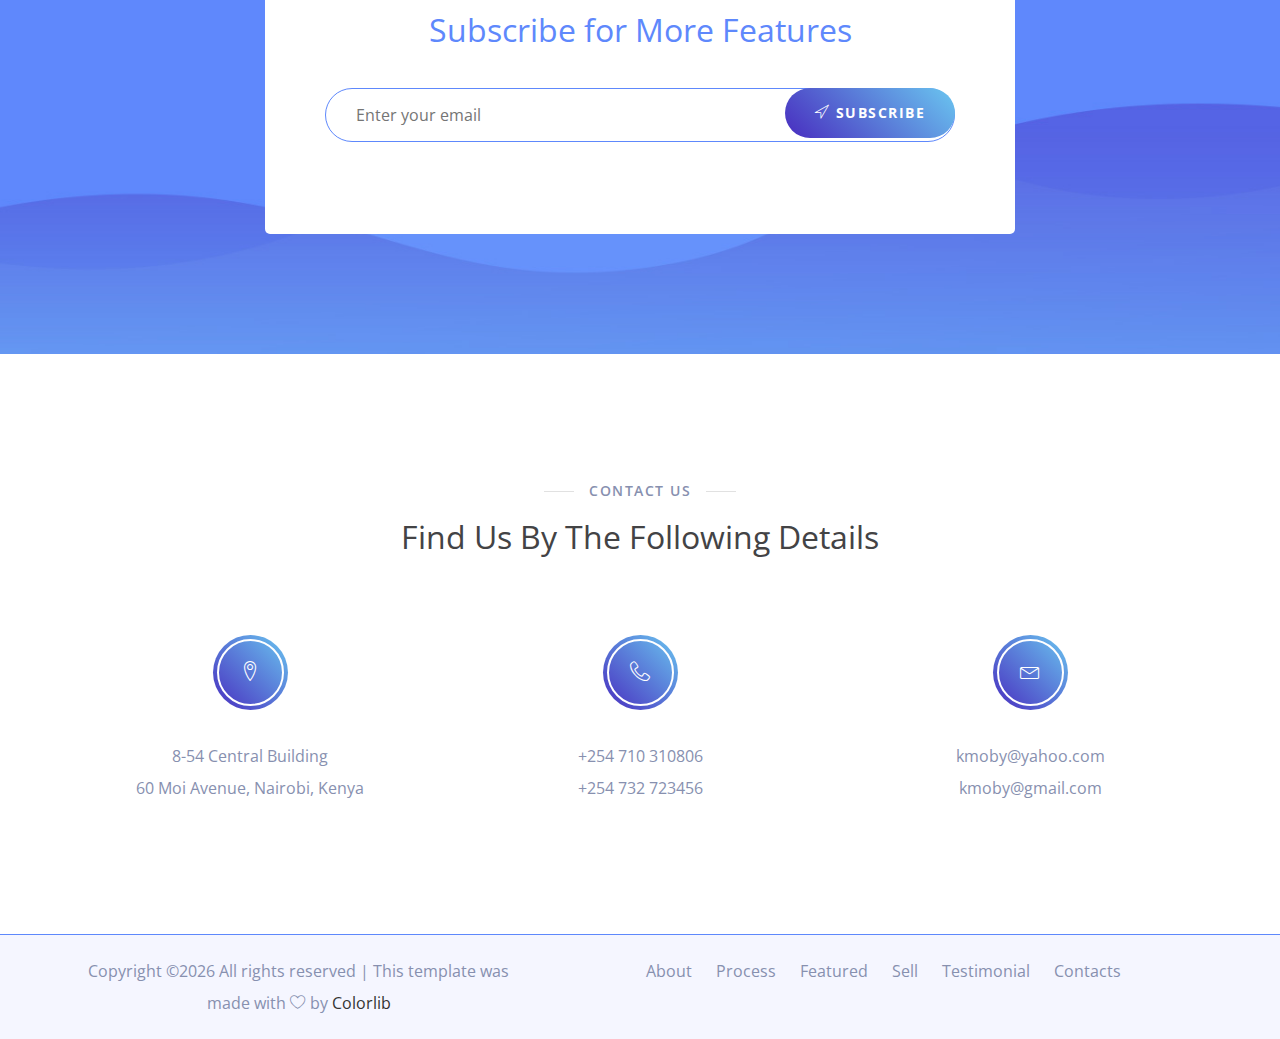
==== commit ad322d2d: "fixed font for sell stepper" ====
--- a/index.html
+++ b/index.html
@@ -207,7 +207,8 @@
                         <h3 class="dark-color wow fadeInUp" data-wow-delay="0.4s">Your happiness matters</h3>
                         <div class="space-20"></div>
                         <div class="desc wow fadeInUp" data-wow-delay="0.6s">
-                            <p>We want all your indulgence with kmoby to always leave a positive impression. We uphold
+                            <p>We want your phone trading experience at kmoby to always leave a positive impression. We
+                                uphold
                                 your confidence in us and always ensure what you see on the site is what you get,
                                 nothing less.</p>
                         </div>
